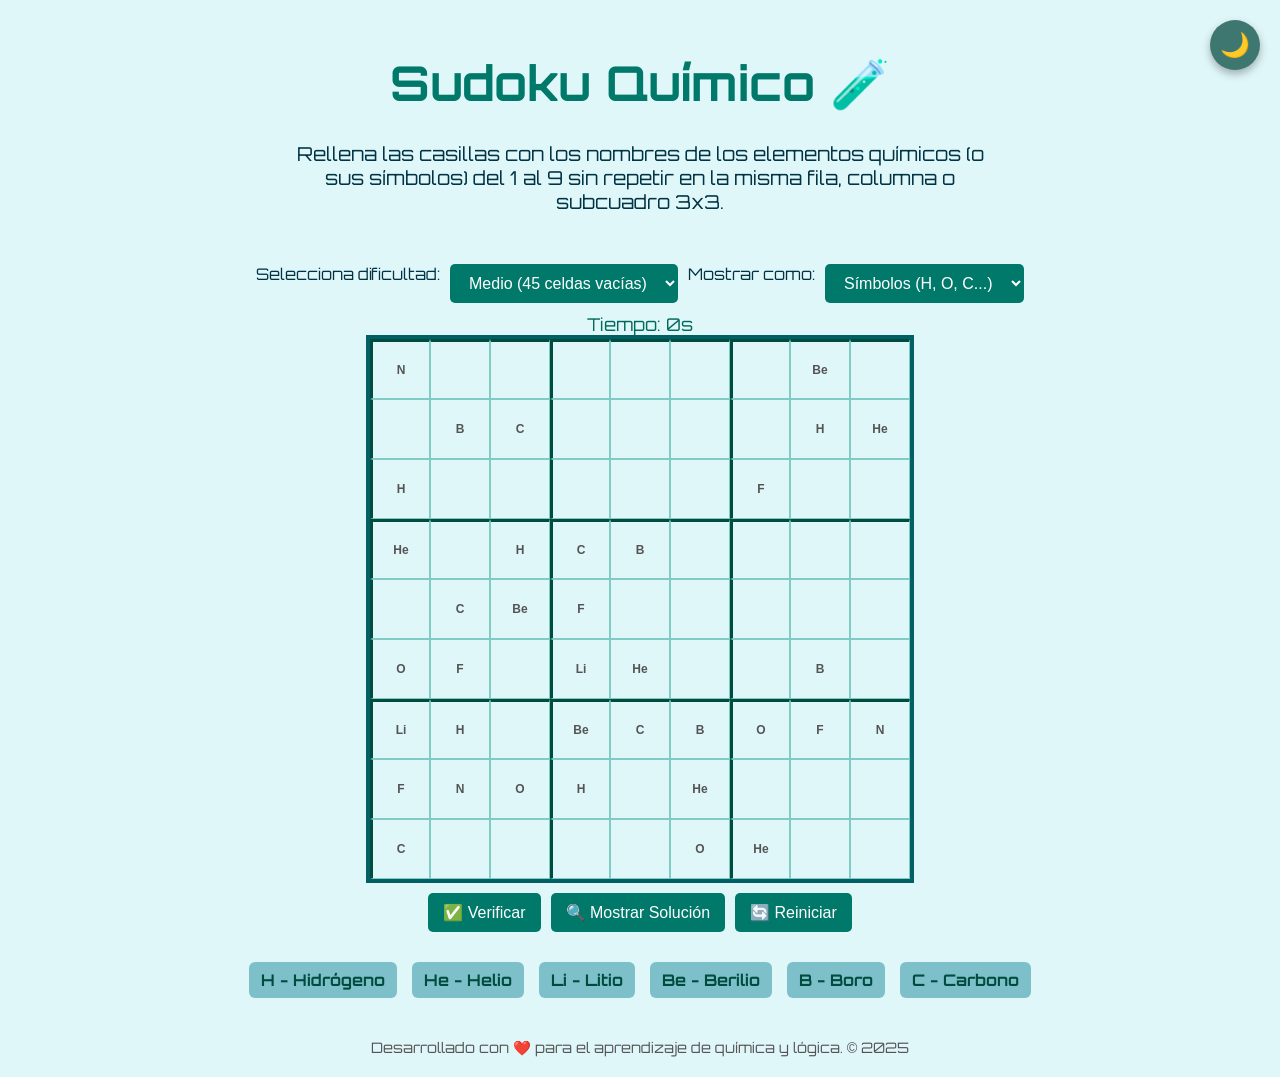
==== index.html @ ba159f30 "Update index.html" ====
<!DOCTYPE html>
<html lang="es">
<head>
  <meta charset="UTF-8" />
  <meta name="viewport" content="width=device-width, initial-scale=1.0" />
  <title>🧪 Sudoku Químico</title>
  <link href="https://fonts.googleapis.com/css2?family=Orbitron:wght@400;700&display=swap" rel="stylesheet" />
  <style>
    body {
      font-family: 'Orbitron', sans-serif;
      background: #e0f7fa;
      margin: 0;
      padding: 20px;
      display: flex;
      flex-direction: column;
      align-items: center;
      color: #003344;
      position: relative;
      min-height: 100vh;
    }

    h1 {
      font-size: 3em;
      margin-bottom: 10px;
      color: #00796b;
    }

    .description {
      max-width: 700px;
      text-align: center;
      font-size: 1.2em;
      margin-bottom: 30px;
    }

    .sudoku {
      display: grid;
      grid-template-columns: repeat(9, 60px);
      grid-template-rows: repeat(9, 60px);
      border: 4px solid #006064;
    }

    .cell {
      box-sizing: border-box;
      border: 1px solid #80cbc4;
      display: flex;
      align-items: center;
      justify-content: center;
      padding: 0;
      overflow: hidden;
    }

    .cell input {
      width: 100%;
      height: 100%;
      font-size: 12px;
      text-align: center;
      font-weight: bold;
      text-transform: capitalize;
      border: none;
      background: transparent;
      margin: 0;
      padding: 0;
      box-sizing: border-box;
    }

    .cell input.correct {
      background-color: #c8e6c9;
      box-sizing: border-box;
    }

    .cell input.incorrect {
      background-color: #ffcdd2;
      box-sizing: border-box;
    }

    .top-border { border-top: 3px solid #004d40; }
    .left-border { border-left: 3px solid #004d40; }

    .legend {
      display: flex;
      flex-wrap: wrap;
      justify-content: center;
      margin-top: 30px;
      gap: 15px;
    }

    .legend-item {
      background: #7dc0ca;
      padding: 5px 10px;
      border: 1px solid #4dd0e1;
      border-radius: 5px;
      font-size: 0.95em;
      text-align: center;
      min-width: 80px;
    }

    .controls {
      margin-top: 20px;
      display: flex;
      gap: 10px;
      flex-wrap: wrap;
      justify-content: center;
    }

    .controls button, .controls select {
      padding: 10px 15px;
      font-size: 1em;
      border: none;
      border-radius: 5px;
      background-color: #00796b;
      color: white;
      cursor: pointer;
      transition: background-color 0.3s ease;
    }

    .controls button:hover, .controls select:hover {
      background-color: #004d40;
    }


    .tooltip {
  position: relative;
  display: inline-block;
  background: #7dc0ca;
  padding: 8px 12px;
  border-radius: 6px;
  font-weight: bold;
  cursor: default;
  color: #004d40;
  user-select: none;
  transition: background-color 0.3s ease;
}

.tooltip:hover {
  background-color: #4db6ac;
}

.tooltip .tooltiptext {
  visibility: hidden;
  width: 220px;
  max-width: 90vw;
  background-color: rgba(0, 0, 0, 0.85);
  color: #fff;
  text-align: center;
  padding: 10px 15px;
  border-radius: 8px;
  position: absolute;
  z-index: 10;
  bottom: 130%; /* un poco más alto */
  left: 50%;
  transform: translateX(-50%);
  opacity: 0;
  pointer-events: none;
  box-shadow: 0 4px 10px rgba(0,0,0,0.3);
  font-size: 0.9em;
  line-height: 1.3em;
  transition: opacity 0.25s ease, visibility 0.25s ease;
}

.tooltip:hover .tooltiptext {
  visibility: visible;
  opacity: 1;
  pointer-events: auto;
}

/* Flecha */
.tooltip .tooltiptext::after {
  content: "";
  position: absolute;
  top: 100%;
  left: 50%;
  transform: translateX(-50%);
  border-width: 6px;
  border-style: solid;
  border-color: rgba(0,0,0,0.85) transparent transparent transparent;
}

/* Imagen dentro del tooltip */
.tooltip .tooltiptext img {
  max-width: 100%;
  height: auto;
  margin-top: 8px;
  border-radius: 4px;
  box-shadow: 0 2px 6px rgba(0,0,0,0.3);
}



    #timer {
      margin-top: 10px;
      font-size: 1.1em;
      color: #00695c;
    }

    footer {
      margin-top: 40px;
      font-size: 0.9em;
      color: #555;
    }

    /* Mensaje grande centrado con animación */
    #message-overlay {
      position: fixed;
      top: 50%;
      left: 50%;
      transform: translate(-50%, -50%) scale(0.7);
      background: rgba(0, 150, 136, 0.9);
      color: white;
      font-size: 3em;
      font-weight: 700;
      padding: 30px 50px;
      border-radius: 15px;
      box-shadow: 0 0 20px rgba(0, 150, 136, 0.8);
      opacity: 0;
      pointer-events: none;
      z-index: 9999;
      text-align: center;
      user-select: none;
      transition: opacity 0.5s ease, transform 0.5s ease;
    }

    #message-overlay.show {
      opacity: 1;
      transform: translate(-50%, -50%) scale(1);
      pointer-events: auto;
    }

    #message-overlay.error {
      background: rgba(211, 47, 47, 0.9);
      box-shadow: 0 0 20px rgba(211, 47, 47, 0.8);
    }

    /* Pantalla WASTED estilo GTA */
    #wasted-screen {
      position: fixed;
      top: 0;
      left: 0;
      width: 100vw;
      height: 100vh;
      background: rgba(0, 0, 0, 0.511) center center no-repeat;
      background-size: contain;
      opacity: 0;
      pointer-events: none;
      z-index: 10000;
      transition: opacity 1s ease;
      display: flex;
      justify-content: center;
      align-items: center;
      font-family: 'Orbitron', sans-serif;
      color: white;
      font-size: 10vw;
      font-weight: 900;
      text-shadow:
        -2px -2px 0 #ff0000,
        2px -2px 0 #ff0000,
        -2px 2px 0 #ff0000,
        2px 2px 0 #ff0000;
      user-select: none;
    }

    #wasted-screen.show {
      opacity: 1;
      pointer-events: auto;
    }

    #modoNocheBtn {
  position: fixed;
  top: 20px;
  right: 20px;
  background-color: #3e7670;
  color: white;
  border: none;
  border-radius: 50%;
  width: 50px;
  height: 50px;
  font-size: 1.5em;
  cursor: pointer;
  box-shadow: 0 4px 8px rgba(0,0,0,0.3);
  transition: background-color 0.3s ease, transform 0.3s ease;
  z-index: 10001;
}

#modoNocheBtn:hover {
  background-color: #004d40;
  transform: scale(1.1);
}

/* Modo oscuro para toda la página */
body.modo-oscuro {
  background-color: #121212;
  color: #eee;
}

/* Modo oscuro adaptado a otros elementos */
body.modo-oscuro .controls button,
body.modo-oscuro .controls select,
body.modo-oscuro #modoNocheBtn {
  background-color: #333;
  color: #eee;
}

body.modo-oscuro .controls button:hover,
body.modo-oscuro .controls select:hover,
body.modo-oscuro #modoNocheBtn:hover {
  background-color: #555;
}

  </style>
</head>
<body>
  <button id="modoNocheBtn" onclick="alternarModo()">🌙</button>

  <h1>Sudoku Químico 🧪</h1>
  <p class="description">Rellena las casillas con los nombres de los elementos químicos (o sus símbolos) del 1 al 9 sin repetir en la misma fila, columna o subcuadro 3x3.</p>

  <div class="controls">
    <label for="difficulty">Selecciona dificultad: </label>
    <select id="difficulty" onchange="reiniciarJuego()">
      <option value="35">Fácil (35 celdas vacías)</option>
      <option value="45" selected>Medio (45 celdas vacías)</option>
      <option value="55">Difícil (55 celdas vacías)</option>
    </select>

    <label for="displayMode">Mostrar como: </label>
    <select id="displayMode" onchange="reiniciarJuego()">
      <option value="simbolo" selected>Símbolos (H, O, C...)</option>
      <option value="nombre">Nombres completos</option>
    </select>
  </div>

  <div id="timer">Tiempo: 0s</div>

  <div class="sudoku" id="sudoku-board"></div>

  <div class="controls" style="margin-top:10px;">
    <button onclick="verificarSudoku()">✅ Verificar</button>
    <button onclick="mostrarSolucion()">🔍 Mostrar Solución</button>
    <button onclick="reiniciarJuego()">🔄 Reiniciar</button>
  </div>

  <div class="legend">
    <!-- Elemento 1: Hidrógeno -->
<div class="tooltip">H - Hidrógeno
  <span class="tooltiptext">
    Hidrógeno: el más ligero
    <img src="https://media.istockphoto.com/id/1408842388/es/vector/h-informaci%C3%B3n-del-elemento-de-hidr%C3%B3geno-hechos-propiedades-tendencias-usos-y-comparaci%C3%B3n.jpg?s=612x612&w=0&k=20&c=6bjme-aQsHwEZ9ZkF726TZ7j-wCALG4TOAe7i4ZSCzA=" alt="Hidrógeno">
  </span>
</div>

<!-- Elemento 2: Helio -->
<div class="tooltip">He - Helio
  <span class="tooltiptext">
    Helio: gas noble, muy ligero
    <img src="https://media.istockphoto.com/id/494979590/es/vector/s%C3%ADmbolo-de-electrones-diagrama-helio.jpg?s=612x612&w=0&k=20&c=U8Tva995Pv0c_Gj6hm3CEiet0vPFrR92mFDnKIiPN8U=" alt="Helio">
  </span>
</div>

<!-- Elemento 3: Litio -->
<div class="tooltip">Li - Litio
  <span class="tooltiptext">
    Litio: metal alcalino, usado en baterías
    <img src="https://media.istockphoto.com/id/488550064/es/vector/s%C3%ADmbolo-y-diagrama-de-electrones.jpg?s=612x612&w=0&k=20&c=-bAWt_2XYMrwyjTEtxB3SYeS1aprxPYAIJNfw6dUuJE=" alt="Litio">
  </span>
</div>
    <div class="tooltip">Be - Berilio
      <span class="tooltiptext">
        Berilio: metal alcalinotérreo
        <img src="https://media.istockphoto.com/id/488550064/es/vector/s%C3%ADmbolo-y-diagrama-de-electrones.jpg?s=612x612&w=0&k=20&c=-bAWt_2XYMrwyjTEtxB3SYeS1aprxPYAIJNfw6dUuJE=" alt="Berilio">
      </span>
    </div>
    <div class="tooltip">B - Boro
      <span class="tooltiptext">
        Boro: metaloide con usos industriales
      <img src="https://media.istockphoto.com/id/1148208538/es/vector/boron-atom-electron-shell.jpg?s=612x612&w=0&k=20&c=ustfMc64z4JT51Quc40ENrToR6h7XF4MmmfY0Tuj8bM=" alt="Boro">
      </span>
    </div>
    <div class="tooltip">C - Carbono
      <span class="tooltiptext">
        Carbono: base de la vida
        <img src="https://media.istockphoto.com/id/500262105/es/vector/carbon-atom-on-white-background-estructura.jpg?s=612x612&w=0&k=20&c=n0voCsVEV76H6L4I3iEHg5Rsy2g2yhU9BNQX80QDVXA=" alt="Carbono">
      </span>
    </div>
  </div>

  <footer>
    Desarrollado con ❤️ para el aprendizaje de química y lógica. © 2025
  </footer>

  <div id="message-overlay"></div>
  <div id="wasted-screen">WASTED</div>

  <audio id="sound-correct" src="https://actions.google.com/sounds/v1/cartoon/clang_and_wobble.ogg" preload="auto"></audio>
  <audio id="sound-wrong" src="https://actions.google.com/sounds/v1/cartoon/boing.ogg" preload="auto"></audio>

  <script>
    const elementos = [
      { nombre: "Hidrógeno", simbolo: "H", descripcion: "Hidrógeno: el elemento más ligero" },
      { nombre: "Helio", simbolo: "He", descripcion: "Helio: gas noble y muy ligero" },
      { nombre: "Litio", simbolo: "Li", descripcion: "Litio: usado en baterías" },
      { nombre: "Berilio", simbolo: "Be", descripcion: "Berilio: metal alcalinotérreo" },
      { nombre: "Boro", simbolo: "B", descripcion: "Boro: metaloide con usos industriales" },
      { nombre: "Carbono", simbolo: "C", descripcion: "Carbono: base de la vida" },
      { nombre: "Nitrógeno", simbolo: "N", descripcion: "Nitrógeno: mayor componente del aire" },
      { nombre: "Oxígeno", simbolo: "O", descripcion: "Oxígeno: esencial para la respiración" },
      { nombre: "Flúor", simbolo: "F", descripcion: "Flúor: muy reactivo, usado en pastas dentales" }
    ];


    let board = document.getElementById("sudoku-board");
    let solucion = [];
    let timerInterval;
    let tiempo = 0;

    // Para manejar modo (símbolo o nombre)
    function obtenerTextoElemento(index) {
      const modo = document.getElementById("displayMode").value;
      if (modo === "nombre") return elementos[index].nombre;
      return elementos[index].simbolo;
    }

    // Tablero base solución (matriz 9x9 de índices 0-8 que corresponden a los elementos)
    const baseSolucion = [
      [0,1,2, 3,4,5, 6,7,8],
      [3,4,5, 6,7,8, 0,1,2],
      [6,7,8, 0,1,2, 3,4,5],

      [1,2,0, 4,5,3, 7,8,6],
      [4,5,3, 7,8,6, 1,2,0],
      [7,8,6, 1,2,0, 4,5,3],

      [2,0,1, 5,3,4, 8,6,7],
      [5,3,4, 8,6,7, 2,0,1],
      [8,6,7, 2,0,1, 5,3,4]
    ];

    // Copia profunda de matriz
    function copiarMatriz(m) {
      return m.map(fila => fila.slice());
    }

    // Mezcla la solución base para obtener diferentes tableros
    function mezclarSolucion(sol) {
      let mezcla = copiarMatriz(sol);

      // Intercambiar filas dentro de subcuadros 3x3 (permuta filas dentro de cada bloque)
      function permutarFilaBloque(bloque) {
        const base = bloque * 3;
        const filas = [0,1,2].sort(() => Math.random() - 0.5);
        let temp = [];
        for(let i=0;i<3;i++) temp[i] = mezcla[base+filas[i]];
        for(let i=0;i<3;i++) mezcla[base+i] = temp[i];
      }

      // Intercambiar columnas dentro de subcuadros 3x3
      function permutarColumnaBloque(bloque) {
        const base = bloque * 3;
        const cols = [0,1,2].sort(() => Math.random() - 0.5);
        for(let fila=0; fila<9; fila++) {
          let temp = [];
          for(let i=0;i<3;i++) temp[i] = mezcla[fila][base+cols[i]];
          for(let i=0;i<3;i++) mezcla[fila][base+i] = temp[i];
        }
      }

      // Aplicar permutaciones aleatorias
      for(let i=0;i<3;i++) {
        permutarFilaBloque(i);
        permutarColumnaBloque(i);
      }

      return mezcla;
    }

    // Quitar celdas para formar el puzzle
    function crearPuzzle(sol, vacias) {
      let puzzle = copiarMatriz(sol);
      let celdasVacias = 0;
      while (celdasVacias < vacias) {
        let f = Math.floor(Math.random() * 9);
        let c = Math.floor(Math.random() * 9);
        if (puzzle[f][c] !== null) {
          puzzle[f][c] = null;
          celdasVacias++;
        }
      }
      return puzzle;
    }

    function crearTablero(vacias) {
      board.innerHTML = "";
      tiempo = 0;
      clearInterval(timerInterval);
      document.getElementById("timer").textContent = "Tiempo: 0s";

      solucion = mezclarSolucion(baseSolucion);
      const puzzle = crearPuzzle(solucion, vacias);

      for(let fila=0; fila<9; fila++) {
        for(let col=0; col<9; col++) {
          const celda = document.createElement("div");
          celda.classList.add("cell");
          if (fila % 3 === 0) celda.classList.add("top-border");
          if (col % 3 === 0) celda.classList.add("left-border");

          if (puzzle[fila][col] !== null) {
            // Celda con valor fijo
            const span = document.createElement("input");
            span.type = "text";
            span.disabled = true;
            span.value = obtenerTextoElemento(puzzle[fila][col]);
            celda.appendChild(span);
          } else {
            // Celda para que usuario escriba
            const input = document.createElement("input");
            input.type = "text";
            input.maxLength = 10;
            input.autocomplete = "off";
            input.spellcheck = false;
            input.addEventListener("input", () => {
              input.value = input.value.trim();
              // Convertir a mayúscula inicial para nombres, o mayúscula para símbolos
              if(document.getElementById("displayMode").value === "nombre"){
                input.value = input.value.charAt(0).toUpperCase() + input.value.slice(1).toLowerCase();
              } else {
                input.value = input.value.toUpperCase();
              }
            });
            celda.appendChild(input);
          }
          board.appendChild(celda);
        }
      }
      mostrarLeyenda();
      iniciarTemporizador();
    }

    // Mostrar leyenda con elementos y sus símbolos
    function mostrarLeyenda() {
      const legend = document.getElementById("legend");
      legend.innerHTML = "";
      const modo = document.getElementById("displayMode").value;
      for(let i=0; i<elementos.length; i++) {
        const div = document.createElement("div");
        div.classList.add("legend-item");
        if(modo === "nombre") {
          div.textContent = `${elementos[i].nombre} (${elementos[i].simbolo})`;
        } else {
          div.textContent = `${elementos[i].simbolo} - ${elementos[i].nombre}`;
        }
        legend.appendChild(div);
      }
    }

    // Obtener el valor del input en índice, retornando índice de elemento o null
    function valorInputAIndice(valor) {
      const modo = document.getElementById("displayMode").value;
      valor = valor.trim();
      if (modo === "nombre") {
        for(let i=0; i<elementos.length; i++) {
          if (elementos[i].nombre.toLowerCase() === valor.toLowerCase()) return i;
        }
      } else {
        for(let i=0; i<elementos.length; i++) {
          if (elementos[i].simbolo.toLowerCase() === valor.toLowerCase()) return i;
        }
      }
      return null;
    }

    // Validar Sudoku
    function verificarSudoku() {
      const inputs = board.querySelectorAll("input:not(:disabled)");
      let correcto = true;

      // Recorremos cada celda vacía
      inputs.forEach(input => {
        input.classList.remove("correct");
        input.classList.remove("incorrect");
        const valor = input.value;
        if (!valor) {
          correcto = false;
          input.classList.add("incorrect");
          return;
        }
        const idx = valorInputAIndice(valor);
        if (idx === null) {
          correcto = false;
          input.classList.add("incorrect");
          return;
        }

        // Identificar posición fila y columna
        const celdaDiv = input.parentElement;
        const pos = Array.from(board.children).indexOf(celdaDiv);
        const fila = Math.floor(pos / 9);
        const col = pos % 9;

        if (idx === solucion[fila][col]) {
          input.classList.add("correct");
        } else {
          input.classList.add("incorrect");
          correcto = false;
        }
      });

      if (correcto) {
        mostrarMensaje("¡Felicidades! Sudoku completado correctamente 🎉", false);
        reproducirSonido(true);
      } else {
        mostrarMensaje("Algunos valores son incorrectos o están vacíos.", true);
        reproducirSonido(false);
      }
    }

    // Mostrar mensaje superpuesto
    function mostrarMensaje(texto, esError) {
      const overlay = document.getElementById("message-overlay");
      overlay.textContent = texto;
      overlay.className = "show";
      if (esError) overlay.classList.add("error");
      setTimeout(() => {
        overlay.className = "";
      }, 3000);
    }

    // Mostrar solución
    function mostrarSolucion() {
      const inputs = board.querySelectorAll("input:not(:disabled)");
      inputs.forEach(input => {
        const celdaDiv = input.parentElement;
        const pos = Array.from(board.children).indexOf(celdaDiv);
        const fila = Math.floor(pos / 9);
        const col = pos % 9;
        input.value = obtenerTextoElemento(solucion[fila][col]);
        input.classList.remove("incorrect");
        input.classList.add("correct");
      });
      mostrarMensaje("Solución mostrada", false);
    }

    // Reiniciar juego (regenera el tablero según dificultad y modo)
    function reiniciarJuego() {
      clearInterval(timerInterval);
      tiempo = 0;
      const vacias = parseInt(document.getElementById("difficulty").value);
      crearTablero(vacias);
    }

    // Temporizador simple
    function iniciarTemporizador() {
      clearInterval(timerInterval);
      tiempo = 0;
      const timerDisplay = document.getElementById("timer");
      timerInterval = setInterval(() => {
        tiempo++;
        timerDisplay.textContent = `Tiempo: ${tiempo}s`;
      }, 1000);
    }

    // Reproducir sonido
    function reproducirSonido(esCorrecto) {
      const audio = esCorrecto ? document.getElementById("sound-correct") : document.getElementById("sound-wrong");
      audio.currentTime = 0;
      audio.play();
    }

    // Inicializamos el juego con dificultad media y símbolos
    reiniciarJuego();


  function alternarModo() {
    document.body.classList.toggle('modo-oscuro');
    const boton = document.getElementById('modoNocheBtn');
    boton.textContent = document.body.classList.contains('modo-oscuro') ? '☀️' : '🌙';
  }
  </script>
</body>
</html>
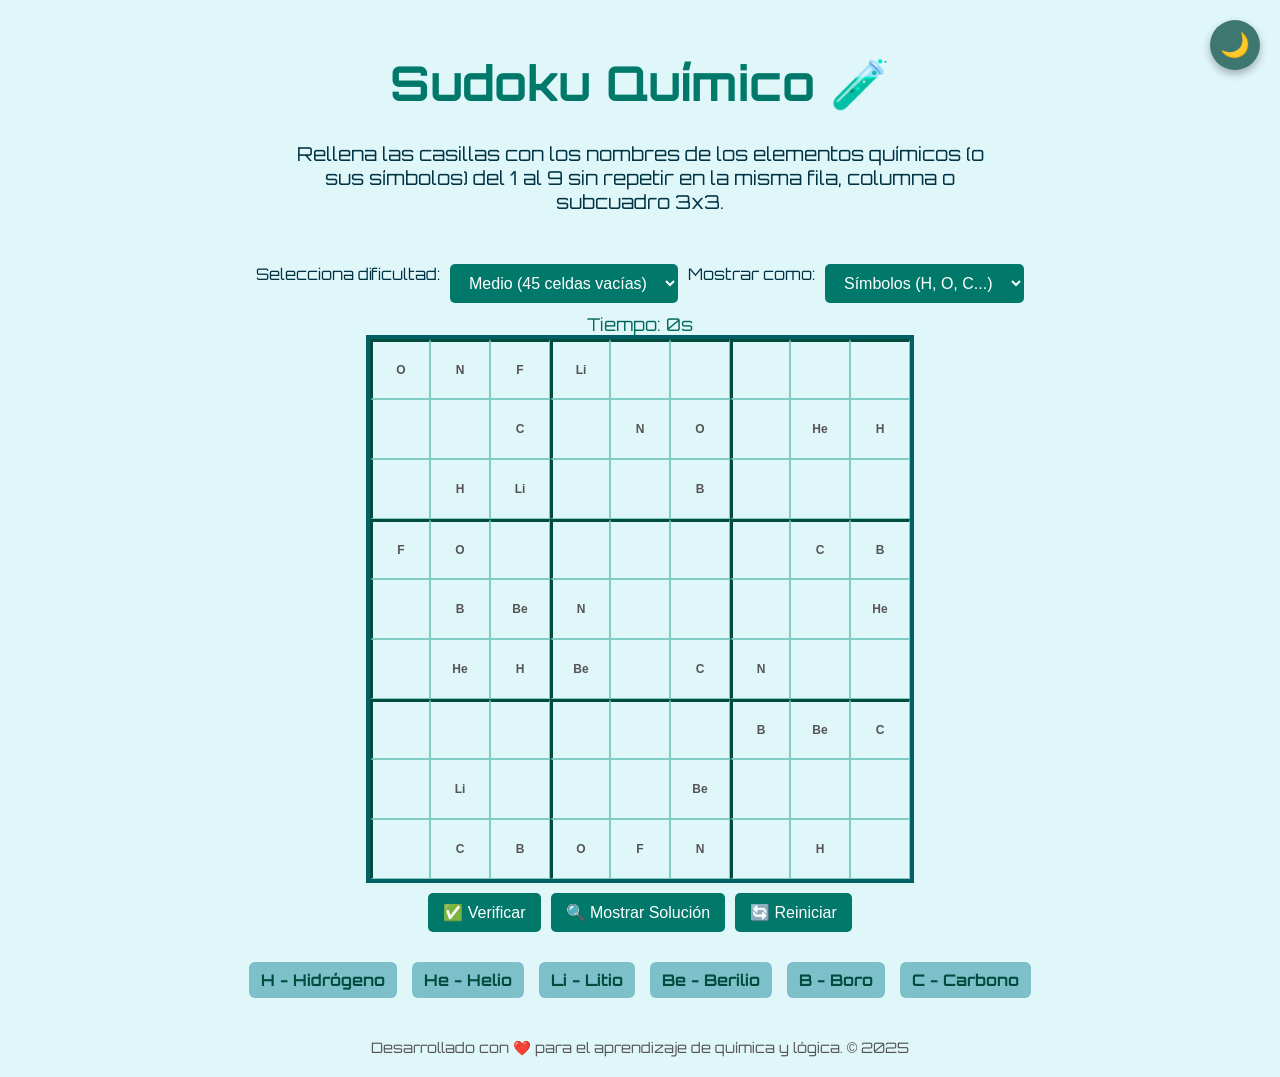
==== commit 12c97cd6: "Update index.html" ====
--- a/index.html
+++ b/index.html
@@ -334,7 +334,7 @@
 
   <div class="controls" style="margin-top:10px;">
     <button onclick="verificarSudoku()">✅ Verificar</button>
-    <button onclick="mostrarSolucion()">🔍 Mostrar Solución</button>
+    <button onclick="mostrarSolucionT()">🔍 Mostrar Solución</button>
     <button onclick="reiniciarJuego()">🔄 Reiniciar</button>
   </div>
 
@@ -365,7 +365,7 @@
     <div class="tooltip">Be - Berilio
       <span class="tooltiptext">
         Berilio: metal alcalinotérreo
-        <img src="https://media.istockphoto.com/id/488550064/es/vector/s%C3%ADmbolo-y-diagrama-de-electrones.jpg?s=612x612&w=0&k=20&c=-bAWt_2XYMrwyjTEtxB3SYeS1aprxPYAIJNfw6dUuJE=" alt="Berilio">
+        <img src="https://previews.123rf.com/images/oorka/oorka1704/oorka170400003/75507009-procesamiento-3d-de-la-estructura-del-%C3%A1tomo-de-berilio-aislado-sobre-fondo-blanco-los-protones-se-re.jpg" alt="Berilio">
       </span>
     </div>
     <div class="tooltip">B - Boro
@@ -674,5 +674,66 @@
     boton.textContent = document.body.classList.contains('modo-oscuro') ? '☀️' : '🌙';
   }
   </script>
+  <div id="video-container" style="display:none; position:fixed; top:50%; left:50%; transform: translate(-50%, -50%); z-index:10002; width:80vw; height:45vw; max-width: 800px; max-height: 450px; box-shadow: 0 0 15px rgba(0,0,0,0.7); border-radius: 15px; overflow:hidden;">
+  <iframe
+    id="youtube-player"
+    width="100%"
+    height="100%"
+    src=""
+    frameborder="0"
+    allow="autoplay; encrypted-media"
+    allowfullscreen
+  ></iframe>
+</div>
+<script>
+  function mostrarSolucionT() {
+  const videoContainer = document.getElementById('video-container');
+  const player = document.getElementById('youtube-player');
+
+  // ID del video de YouTube que quieres mostrar (cámbialo por tu video)
+  const videoId = '1gUCu2e_JiM';
+
+  // Parámetros para ocultar controles, reproducir automáticamente y modo "limpio"
+  // modestbranding=1 oculta el logo de YouTube
+  // controls=0 oculta los controles
+  // autoplay=1 reproduce automáticamente
+  // rel=0 no muestra videos relacionados
+  // showinfo=0 no muestra título (ya deprecated, pero lo dejamos)
+  // disablekb=1 deshabilita control con teclado
+  // mute=1 (Youtube requiere para autoplay en algunos navegadores)
+  // loop=0 para que no se repita
+
+  const src = `https://www.youtube.com/embed/${videoId}?autoplay=1&controls=0&modestbranding=1&rel=0&showinfo=0&disablekb=1&enablejsapi=1`;
+
+
+  player.src = src;
+  videoContainer.style.display = 'block';
+
+  // Función para detectar cuando el video termina usando la API de YouTube
+  // Cargar la API de iframe player de YouTube
+  if (!window.YT) {
+    let tag = document.createElement('script');
+    tag.src = "https://www.youtube.com/iframe_api";
+    let firstScriptTag = document.getElementsByTagName('script')[0];
+    firstScriptTag.parentNode.insertBefore(tag, firstScriptTag);
+  }
+
+  // Crear el reproductor con API para escuchar evento 'ended'
+  window.onYouTubeIframeAPIReady = function() {
+    window.playerYT = new YT.Player('youtube-player', {
+      events: {
+        'onStateChange': function(event) {
+          if(event.data == YT.PlayerState.ENDED) {
+            // Al terminar el video, ocultamos el contenedor y limpiamos el src para detenerlo
+            videoContainer.style.display = 'none';
+            player.src = '';
+          }
+        }
+      }
+    });
+  }
+}
+
+</script>
 </body>
 </html>
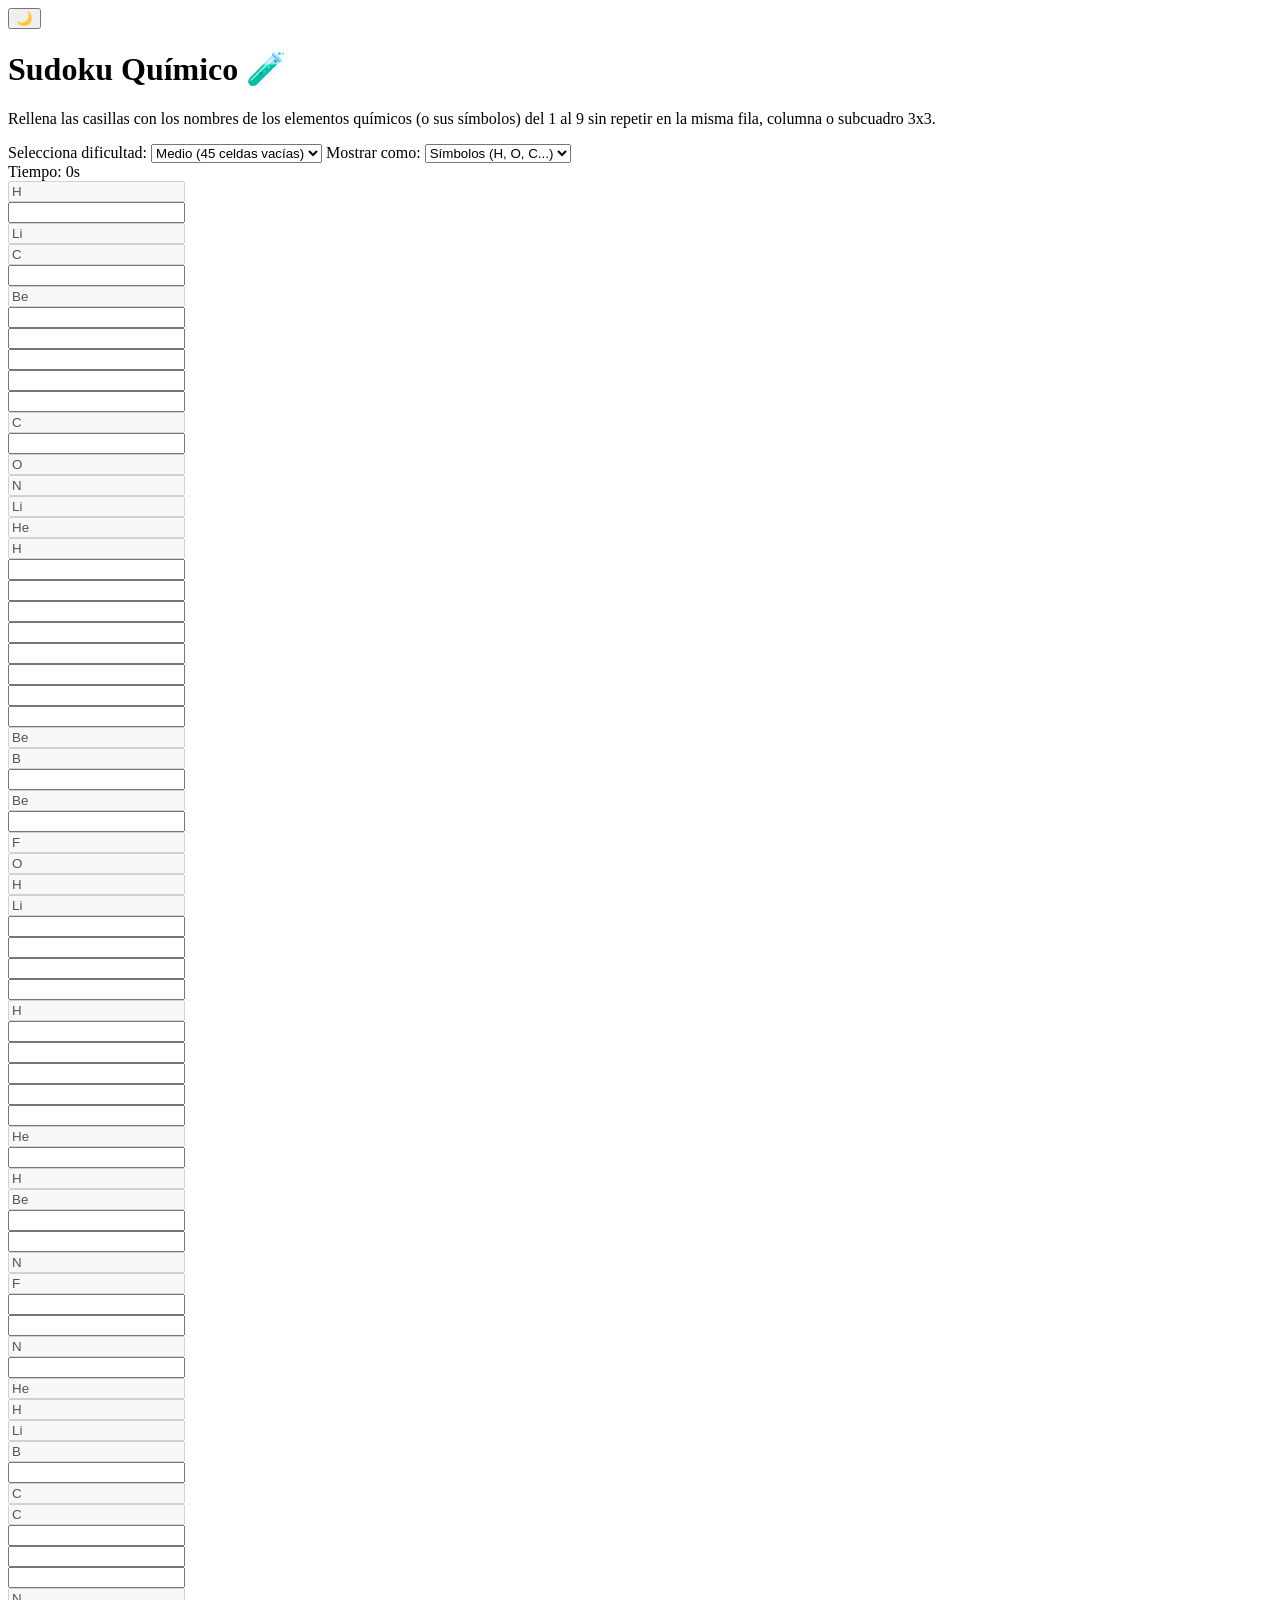
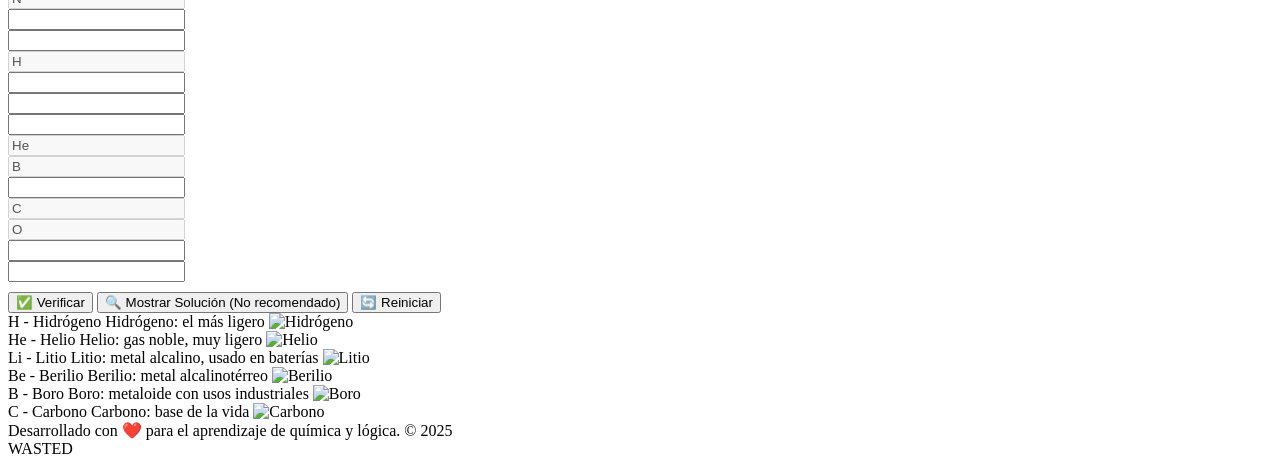
==== commit ed56399d: "Update index.html" ====
--- a/index.html
+++ b/index.html
@@ -5,307 +5,7 @@
   <meta name="viewport" content="width=device-width, initial-scale=1.0" />
   <title>🧪 Sudoku Químico</title>
   <link href="https://fonts.googleapis.com/css2?family=Orbitron:wght@400;700&display=swap" rel="stylesheet" />
-  <style>
-    body {
-      font-family: 'Orbitron', sans-serif;
-      background: #e0f7fa;
-      margin: 0;
-      padding: 20px;
-      display: flex;
-      flex-direction: column;
-      align-items: center;
-      color: #003344;
-      position: relative;
-      min-height: 100vh;
-    }
-
-    h1 {
-      font-size: 3em;
-      margin-bottom: 10px;
-      color: #00796b;
-    }
-
-    .description {
-      max-width: 700px;
-      text-align: center;
-      font-size: 1.2em;
-      margin-bottom: 30px;
-    }
-
-    .sudoku {
-      display: grid;
-      grid-template-columns: repeat(9, 60px);
-      grid-template-rows: repeat(9, 60px);
-      border: 4px solid #006064;
-    }
-
-    .cell {
-      box-sizing: border-box;
-      border: 1px solid #80cbc4;
-      display: flex;
-      align-items: center;
-      justify-content: center;
-      padding: 0;
-      overflow: hidden;
-    }
-
-    .cell input {
-      width: 100%;
-      height: 100%;
-      font-size: 12px;
-      text-align: center;
-      font-weight: bold;
-      text-transform: capitalize;
-      border: none;
-      background: transparent;
-      margin: 0;
-      padding: 0;
-      box-sizing: border-box;
-    }
-
-    .cell input.correct {
-      background-color: #c8e6c9;
-      box-sizing: border-box;
-    }
-
-    .cell input.incorrect {
-      background-color: #ffcdd2;
-      box-sizing: border-box;
-    }
-
-    .top-border { border-top: 3px solid #004d40; }
-    .left-border { border-left: 3px solid #004d40; }
-
-    .legend {
-      display: flex;
-      flex-wrap: wrap;
-      justify-content: center;
-      margin-top: 30px;
-      gap: 15px;
-    }
-
-    .legend-item {
-      background: #7dc0ca;
-      padding: 5px 10px;
-      border: 1px solid #4dd0e1;
-      border-radius: 5px;
-      font-size: 0.95em;
-      text-align: center;
-      min-width: 80px;
-    }
-
-    .controls {
-      margin-top: 20px;
-      display: flex;
-      gap: 10px;
-      flex-wrap: wrap;
-      justify-content: center;
-    }
-
-    .controls button, .controls select {
-      padding: 10px 15px;
-      font-size: 1em;
-      border: none;
-      border-radius: 5px;
-      background-color: #00796b;
-      color: white;
-      cursor: pointer;
-      transition: background-color 0.3s ease;
-    }
-
-    .controls button:hover, .controls select:hover {
-      background-color: #004d40;
-    }
-
-
-    .tooltip {
-  position: relative;
-  display: inline-block;
-  background: #7dc0ca;
-  padding: 8px 12px;
-  border-radius: 6px;
-  font-weight: bold;
-  cursor: default;
-  color: #004d40;
-  user-select: none;
-  transition: background-color 0.3s ease;
-}
-
-.tooltip:hover {
-  background-color: #4db6ac;
-}
-
-.tooltip .tooltiptext {
-  visibility: hidden;
-  width: 220px;
-  max-width: 90vw;
-  background-color: rgba(0, 0, 0, 0.85);
-  color: #fff;
-  text-align: center;
-  padding: 10px 15px;
-  border-radius: 8px;
-  position: absolute;
-  z-index: 10;
-  bottom: 130%; /* un poco más alto */
-  left: 50%;
-  transform: translateX(-50%);
-  opacity: 0;
-  pointer-events: none;
-  box-shadow: 0 4px 10px rgba(0,0,0,0.3);
-  font-size: 0.9em;
-  line-height: 1.3em;
-  transition: opacity 0.25s ease, visibility 0.25s ease;
-}
-
-.tooltip:hover .tooltiptext {
-  visibility: visible;
-  opacity: 1;
-  pointer-events: auto;
-}
-
-/* Flecha */
-.tooltip .tooltiptext::after {
-  content: "";
-  position: absolute;
-  top: 100%;
-  left: 50%;
-  transform: translateX(-50%);
-  border-width: 6px;
-  border-style: solid;
-  border-color: rgba(0,0,0,0.85) transparent transparent transparent;
-}
-
-/* Imagen dentro del tooltip */
-.tooltip .tooltiptext img {
-  max-width: 100%;
-  height: auto;
-  margin-top: 8px;
-  border-radius: 4px;
-  box-shadow: 0 2px 6px rgba(0,0,0,0.3);
-}
-
-
-
-    #timer {
-      margin-top: 10px;
-      font-size: 1.1em;
-      color: #00695c;
-    }
-
-    footer {
-      margin-top: 40px;
-      font-size: 0.9em;
-      color: #555;
-    }
-
-    /* Mensaje grande centrado con animación */
-    #message-overlay {
-      position: fixed;
-      top: 50%;
-      left: 50%;
-      transform: translate(-50%, -50%) scale(0.7);
-      background: rgba(0, 150, 136, 0.9);
-      color: white;
-      font-size: 3em;
-      font-weight: 700;
-      padding: 30px 50px;
-      border-radius: 15px;
-      box-shadow: 0 0 20px rgba(0, 150, 136, 0.8);
-      opacity: 0;
-      pointer-events: none;
-      z-index: 9999;
-      text-align: center;
-      user-select: none;
-      transition: opacity 0.5s ease, transform 0.5s ease;
-    }
-
-    #message-overlay.show {
-      opacity: 1;
-      transform: translate(-50%, -50%) scale(1);
-      pointer-events: auto;
-    }
-
-    #message-overlay.error {
-      background: rgba(211, 47, 47, 0.9);
-      box-shadow: 0 0 20px rgba(211, 47, 47, 0.8);
-    }
-
-    /* Pantalla WASTED estilo GTA */
-    #wasted-screen {
-      position: fixed;
-      top: 0;
-      left: 0;
-      width: 100vw;
-      height: 100vh;
-      background: rgba(0, 0, 0, 0.511) center center no-repeat;
-      background-size: contain;
-      opacity: 0;
-      pointer-events: none;
-      z-index: 10000;
-      transition: opacity 1s ease;
-      display: flex;
-      justify-content: center;
-      align-items: center;
-      font-family: 'Orbitron', sans-serif;
-      color: white;
-      font-size: 10vw;
-      font-weight: 900;
-      text-shadow:
-        -2px -2px 0 #ff0000,
-        2px -2px 0 #ff0000,
-        -2px 2px 0 #ff0000,
-        2px 2px 0 #ff0000;
-      user-select: none;
-    }
-
-    #wasted-screen.show {
-      opacity: 1;
-      pointer-events: auto;
-    }
-
-    #modoNocheBtn {
-  position: fixed;
-  top: 20px;
-  right: 20px;
-  background-color: #3e7670;
-  color: white;
-  border: none;
-  border-radius: 50%;
-  width: 50px;
-  height: 50px;
-  font-size: 1.5em;
-  cursor: pointer;
-  box-shadow: 0 4px 8px rgba(0,0,0,0.3);
-  transition: background-color 0.3s ease, transform 0.3s ease;
-  z-index: 10001;
-}
-
-#modoNocheBtn:hover {
-  background-color: #004d40;
-  transform: scale(1.1);
-}
-
-/* Modo oscuro para toda la página */
-body.modo-oscuro {
-  background-color: #121212;
-  color: #eee;
-}
-
-/* Modo oscuro adaptado a otros elementos */
-body.modo-oscuro .controls button,
-body.modo-oscuro .controls select,
-body.modo-oscuro #modoNocheBtn {
-  background-color: #333;
-  color: #eee;
-}
-
-body.modo-oscuro .controls button:hover,
-body.modo-oscuro .controls select:hover,
-body.modo-oscuro #modoNocheBtn:hover {
-  background-color: #555;
-}
-
-  </style>
+  <link rel="stylesheet" href="style.css" />
 </head>
 <body>
   <button id="modoNocheBtn" onclick="alternarModo()">🌙</button>
@@ -334,7 +34,7 @@
 
   <div class="controls" style="margin-top:10px;">
     <button onclick="verificarSudoku()">✅ Verificar</button>
-    <button onclick="mostrarSolucionT()">🔍 Mostrar Solución</button>
+    <button onclick="mostrarSolucionT()">🔍 Mostrar Solución (No recomendado)</button>
     <button onclick="reiniciarJuego()">🔄 Reiniciar</button>
   </div>
 
@@ -568,49 +268,76 @@
     }
 
     // Validar Sudoku
-    function verificarSudoku() {
-      const inputs = board.querySelectorAll("input:not(:disabled)");
-      let correcto = true;
-
-      // Recorremos cada celda vacía
-      inputs.forEach(input => {
-        input.classList.remove("correct");
-        input.classList.remove("incorrect");
-        const valor = input.value;
-        if (!valor) {
-          correcto = false;
-          input.classList.add("incorrect");
-          return;
-        }
-        const idx = valorInputAIndice(valor);
-        if (idx === null) {
-          correcto = false;
-          input.classList.add("incorrect");
-          return;
-        }
-
-        // Identificar posición fila y columna
-        const celdaDiv = input.parentElement;
-        const pos = Array.from(board.children).indexOf(celdaDiv);
-        const fila = Math.floor(pos / 9);
-        const col = pos % 9;
-
-        if (idx === solucion[fila][col]) {
-          input.classList.add("correct");
-        } else {
-          input.classList.add("incorrect");
-          correcto = false;
-        }
+  function mostrarMedioRandom() {
+  // Escoge uno al azar
+  const medio = medios[Math.floor(Math.random() * medios.length)];
+
+  // Crear el overlay si no existe
+  let overlay = document.getElementById("media-overlay");
+  if (!overlay) {
+    overlay = document.createElement("div");
+    overlay.id = "media-overlay";
+    Object.assign(overlay.style, {
+      position: "fixed",
+      top: 0, left: 0, right: 0, bottom: 0,
+      backgroundColor: "rgba(0,0,0,0.7)",
+      display: "flex",
+      justifyContent: "center",
+      alignItems: "center",
+      zIndex: 9999,
+    });
+    document.body.appendChild(overlay);
+  }
+
+  overlay.innerHTML = "";
+
+  if (medio.tipo === "imagen") {
+    const img = document.createElement("img");
+    img.src = medio.src;
+    img.style.maxWidth = "80vw";
+    img.style.maxHeight = "80vh";
+    overlay.appendChild(img);
+  } else if (medio.tipo === "video") {
+    const video = document.createElement("video");
+    video.src = medio.src;
+    video.style.maxWidth = "80vw";
+    video.style.maxHeight = "80vh";
+    video.autoplay = true;
+    video.controls = false;
+    // video.muted = true; // 🔇 ¡Esto se elimina para que tenga sonido!
+    video.playsInline = true;
+    video.loop = true;
+
+    // Asegurarse que el video esté listo para reproducir con sonido
+    video.addEventListener("canplay", () => {
+      video.play().catch((err) => {
+        console.error("Autoplay con sonido falló:", err);
       });
-
-      if (correcto) {
-        mostrarMensaje("¡Felicidades! Sudoku completado correctamente 🎉", false);
-        reproducirSonido(true);
-      } else {
-        mostrarMensaje("Algunos valores son incorrectos o están vacíos.", true);
-        reproducirSonido(false);
-      }
-    }
+    });
+
+    overlay.appendChild(video);
+  }
+
+  overlay.style.display = "flex";
+
+  // Usa la duración específica de cada medio para ocultar el overlay
+  setTimeout(() => {
+    overlay.style.display = "none";
+  }, medio.duracion);
+}
+
+
+// Ejemplo de uso en la función de verificar sudoku
+function verificarSudoku() {
+  // lógica de verificación...
+
+  const sudokuEstaBien = false; // para probar que esté mal
+
+  if (!sudokuEstaBien) {
+    document.getElementById("sound-wrong").play();
+    mostrarMedioRandom();  // ahora usa duración personalizada
+  }
+}
 
     // Mostrar mensaje superpuesto
     function mostrarMensaje(texto, esError) {
@@ -675,65 +402,96 @@
   }
   </script>
   <div id="video-container" style="display:none; position:fixed; top:50%; left:50%; transform: translate(-50%, -50%); z-index:10002; width:80vw; height:45vw; max-width: 800px; max-height: 450px; box-shadow: 0 0 15px rgba(0,0,0,0.7); border-radius: 15px; overflow:hidden;">
-  <iframe
-    id="youtube-player"
-    width="100%"
-    height="100%"
-    src=""
-    frameborder="0"
-    allow="autoplay; encrypted-media"
-    allowfullscreen
-  ></iframe>
+  <div id="youtube-player" style="width:100%; height:100%;"></div>
 </div>
+
 <script>
+  // Cargar la API de YouTube solo una vez
+  if (!window.YT) {
+    const tag = document.createElement('script');
+    tag.src = "https://www.youtube.com/iframe_api";
+    document.head.appendChild(tag);
+  }
+
+  let playerYT;
+  let videoReady = false;
+
+  // Esta función se llama cuando la API de YouTube está lista
+  function onYouTubeIframeAPIReady() {
+    playerYT = new YT.Player('youtube-player', {
+      width: '100%',
+      height: '100%',
+      videoId: '', // Se asignará dinámicamente
+      playerVars: {
+        autoplay: 1,
+        controls: 0,
+        modestbranding: 1,
+        rel: 0,
+        disablekb: 1,
+        showinfo: 0,
+        // mute: 1, // quítalo si quieres que suene (requiere clic previo)
+      },
+      events: {
+        onStateChange: function (event) {
+          if (event.data === YT.PlayerState.ENDED) {
+            const videoContainer = document.getElementById('video-container');
+            videoContainer.style.display = 'none';
+            playerYT.stopVideo(); // Detenemos el video
+          }
+        }
+      }
+    });
+
+    videoReady = true;
+  }
+
+  // Esta función la llamas cuando se hace clic en el botón
   function mostrarSolucionT() {
-  const videoContainer = document.getElementById('video-container');
-  const player = document.getElementById('youtube-player');
-
-  // ID del video de YouTube que quieres mostrar (cámbialo por tu video)
-  const videoId = '1gUCu2e_JiM';
-
-  // Parámetros para ocultar controles, reproducir automáticamente y modo "limpio"
-  // modestbranding=1 oculta el logo de YouTube
-  // controls=0 oculta los controles
-  // autoplay=1 reproduce automáticamente
-  // rel=0 no muestra videos relacionados
-  // showinfo=0 no muestra título (ya deprecated, pero lo dejamos)
-  // disablekb=1 deshabilita control con teclado
-  // mute=1 (Youtube requiere para autoplay en algunos navegadores)
-  // loop=0 para que no se repita
-
-  const src = `https://www.youtube.com/embed/${videoId}?autoplay=1&controls=0&modestbranding=1&rel=0&showinfo=0&disablekb=1&enablejsapi=1`;
-
-
-  player.src = src;
-  videoContainer.style.display = 'block';
-
-  // Función para detectar cuando el video termina usando la API de YouTube
-  // Cargar la API de iframe player de YouTube
-  if (!window.YT) {
-    let tag = document.createElement('script');
-    tag.src = "https://www.youtube.com/iframe_api";
-    let firstScriptTag = document.getElementsByTagName('script')[0];
-    firstScriptTag.parentNode.insertBefore(tag, firstScriptTag);
-  }
-
-  // Crear el reproductor con API para escuchar evento 'ended'
-  window.onYouTubeIframeAPIReady = function() {
-    window.playerYT = new YT.Player('youtube-player', {
-      events: {
-        'onStateChange': function(event) {
-          if(event.data == YT.PlayerState.ENDED) {
-            // Al terminar el video, ocultamos el contenedor y limpiamos el src para detenerlo
-            videoContainer.style.display = 'none';
-            player.src = '';
-          }
-        }
-      }
-    });
-  }
-}
-
+    const videoId = '1gUCu2e_JiM'; // tu video
+    const videoContainer = document.getElementById('video-container');
+
+    if (playerYT && videoReady) {
+      playerYT.loadVideoById(videoId);
+      videoContainer.style.display = 'block';
+    } else {
+      // Si el reproductor aún no está listo, espera hasta que lo esté
+      const interval = setInterval(() => {
+        if (playerYT && videoReady) {
+          playerYT.loadVideoById(videoId);
+          videoContainer.style.display = 'block';
+          clearInterval(interval);
+        }
+      }, 100);
+    }
+  }
 </script>
+<div id="multimedia-container" style="display:none; text-align:center; margin-top:20px;"></div>
+<script>
+  const medios = [
+  { tipo: 'imagen', src: 'img.jpeg', duracion: 3000 },
+  { tipo: 'imagen', src: 'img1.jpeg', duracion: 3000 },
+  { tipo: 'imagen', src: 'img2.jpeg', duracion: 3000 },
+  { tipo: 'imagen', src: 'img3.jpeg', duracion: 3000 },
+  { tipo: 'imagen', src: 'img4.jpeg', duracion: 3000 },
+  { tipo: 'imagen', src: 'img5.jpeg', duracion: 3000 },
+  { tipo: 'imagen', src: 'img6.jpeg', duracion: 3000 },
+  { tipo: 'imagen', src: 'img7.jpeg', duracion: 3000 },
+  { tipo: 'imagen', src: 'img8.jpeg', duracion: 3000 },
+  { tipo: 'imagen', src: 'img9.jpeg', duracion: 3000 },
+  { tipo: 'imagen', src: 'img10.jpeg', duracion: 3000 },
+  { tipo: 'imagen', src: 'img11.jpeg', duracion: 3000 },
+  { tipo: 'imagen', src: 'img12.jpeg', duracion: 3000 },
+  { tipo: 'imagen', src: 'img13.jpeg', duracion: 3000 },
+  { tipo: 'imagen', src: 'img14.jpeg', duracion: 3000 },
+  { tipo: 'imagen', src: 'img15.jpeg', duracion: 3000 },
+  { tipo: 'imagen', src: 'img16.jpeg', duracion: 3000 },
+  { tipo: 'video', src: 'vid.mp4', duracion: 19000 },
+  { tipo: 'video', src: 'vid1.mp4', duracion: 3000 },
+  { tipo: 'video', src: 'vid2.mp4', duracion: 45000 },
+  { tipo: 'video', src: 'vid3.mp4', duracion: 15000 },
+  // puedes agregar más y poner duraciones diferentes
+];
+</script>
+
 </body>
 </html>
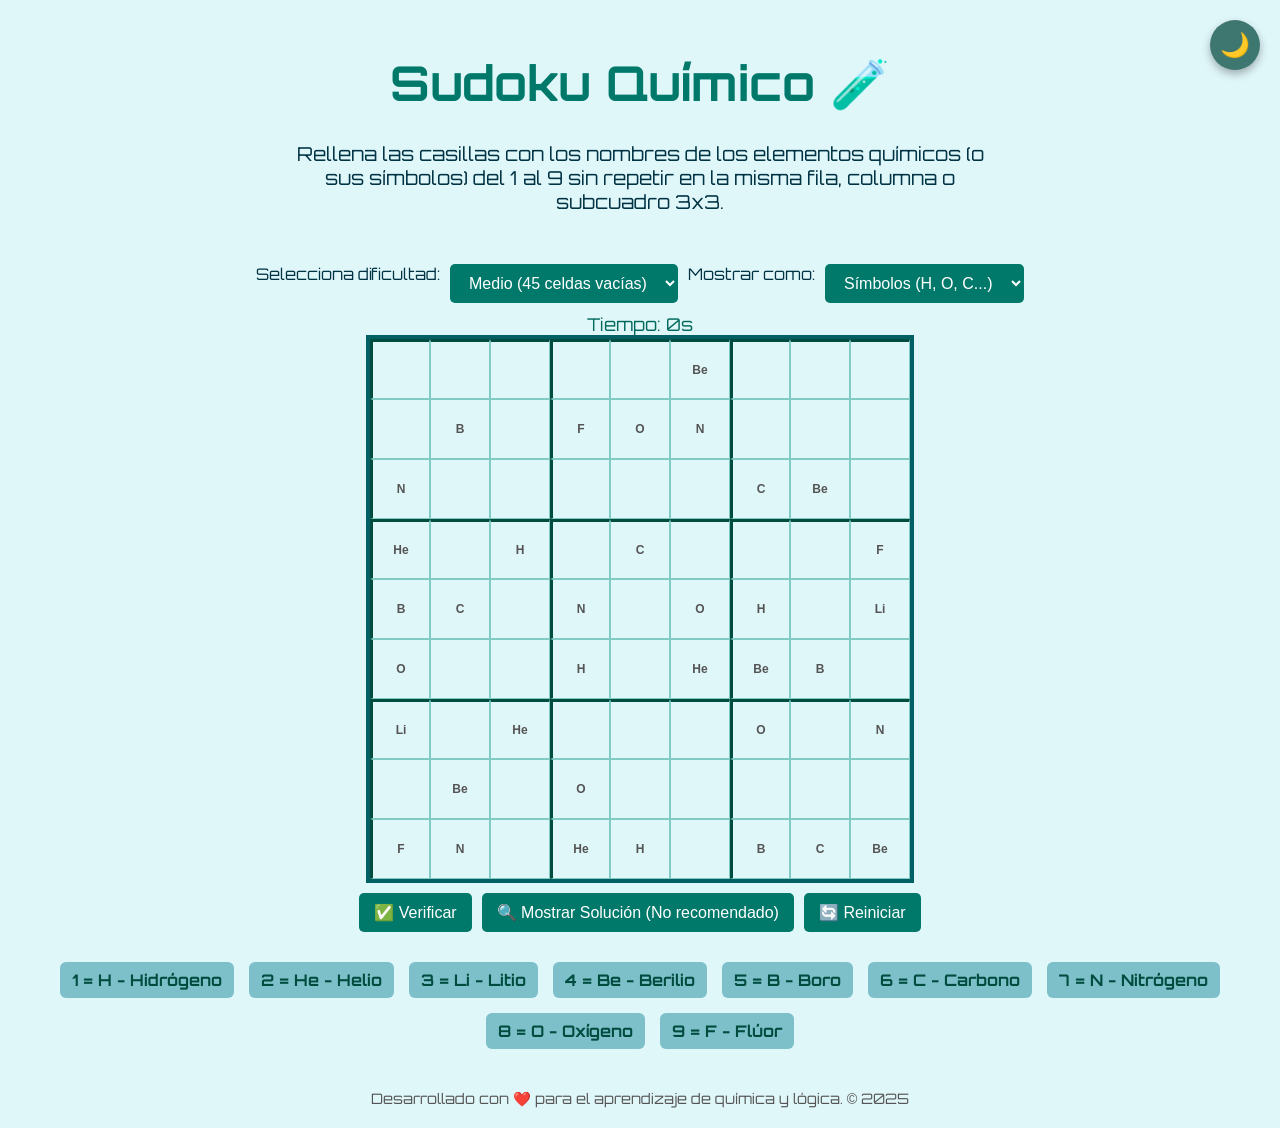
==== commit 96e3f2c6: "Update index.html" ====
--- a/index.html
+++ b/index.html
@@ -39,45 +39,59 @@
   </div>
 
   <div class="legend">
-    <!-- Elemento 1: Hidrógeno -->
-<div class="tooltip">H - Hidrógeno
-  <span class="tooltiptext">
-    Hidrógeno: el más ligero
-    <img src="https://media.istockphoto.com/id/1408842388/es/vector/h-informaci%C3%B3n-del-elemento-de-hidr%C3%B3geno-hechos-propiedades-tendencias-usos-y-comparaci%C3%B3n.jpg?s=612x612&w=0&k=20&c=6bjme-aQsHwEZ9ZkF726TZ7j-wCALG4TOAe7i4ZSCzA=" alt="Hidrógeno">
-  </span>
-</div>
-
-<!-- Elemento 2: Helio -->
-<div class="tooltip">He - Helio
-  <span class="tooltiptext">
-    Helio: gas noble, muy ligero
-    <img src="https://media.istockphoto.com/id/494979590/es/vector/s%C3%ADmbolo-de-electrones-diagrama-helio.jpg?s=612x612&w=0&k=20&c=U8Tva995Pv0c_Gj6hm3CEiet0vPFrR92mFDnKIiPN8U=" alt="Helio">
-  </span>
-</div>
-
-<!-- Elemento 3: Litio -->
-<div class="tooltip">Li - Litio
-  <span class="tooltiptext">
-    Litio: metal alcalino, usado en baterías
-    <img src="https://media.istockphoto.com/id/488550064/es/vector/s%C3%ADmbolo-y-diagrama-de-electrones.jpg?s=612x612&w=0&k=20&c=-bAWt_2XYMrwyjTEtxB3SYeS1aprxPYAIJNfw6dUuJE=" alt="Litio">
-  </span>
-</div>
-    <div class="tooltip">Be - Berilio
+
+    <div class="tooltip">1 = H - Hidrógeno
+      <span class="tooltiptext">
+        Hidrógeno: el más ligero
+        <img src="https://media.istockphoto.com/id/1408842388/es/vector/h-informaci%C3%B3n-del-elemento-de-hidr%C3%B3geno-hechos-propiedades-tendencias-usos-y-comparaci%C3%B3n.jpg?s=612x612&w=0&k=20&c=6bjme-aQsHwEZ9ZkF726TZ7j-wCALG4TOAe7i4ZSCzA=" alt="Hidrógeno">
+      </span>
+    </div>
+    <div class="tooltip">2 = He - Helio
+      <span class="tooltiptext">
+        Helio: gas noble, muy ligero
+        <img src="https://media.istockphoto.com/id/494979590/es/vector/s%C3%ADmbolo-de-electrones-diagrama-helio.jpg?s=612x612&w=0&k=20&c=U8Tva995Pv0c_Gj6hm3CEiet0vPFrR92mFDnKIiPN8U=" alt="Helio">
+      </span>
+    </div>
+    <div class="tooltip">3 = Li - Litio
+      <span class="tooltiptext">
+        Litio: metal alcalino, usado en baterías
+        <img src="https://media.istockphoto.com/id/488550064/es/vector/s%C3%ADmbolo-y-diagrama-de-electrones.jpg?s=612x612&w=0&k=20&c=-bAWt_2XYMrwyjTEtxB3SYeS1aprxPYAIJNfw6dUuJE=" alt="Litio">
+      </span>
+    </div>
+    <div class="tooltip">4 = Be - Berilio
       <span class="tooltiptext">
         Berilio: metal alcalinotérreo
         <img src="https://previews.123rf.com/images/oorka/oorka1704/oorka170400003/75507009-procesamiento-3d-de-la-estructura-del-%C3%A1tomo-de-berilio-aislado-sobre-fondo-blanco-los-protones-se-re.jpg" alt="Berilio">
       </span>
     </div>
-    <div class="tooltip">B - Boro
+    <div class="tooltip">5 = B - Boro
       <span class="tooltiptext">
         Boro: metaloide con usos industriales
       <img src="https://media.istockphoto.com/id/1148208538/es/vector/boron-atom-electron-shell.jpg?s=612x612&w=0&k=20&c=ustfMc64z4JT51Quc40ENrToR6h7XF4MmmfY0Tuj8bM=" alt="Boro">
       </span>
     </div>
-    <div class="tooltip">C - Carbono
+    <div class="tooltip">6 = C - Carbono
       <span class="tooltiptext">
         Carbono: base de la vida
         <img src="https://media.istockphoto.com/id/500262105/es/vector/carbon-atom-on-white-background-estructura.jpg?s=612x612&w=0&k=20&c=n0voCsVEV76H6L4I3iEHg5Rsy2g2yhU9BNQX80QDVXA=" alt="Carbono">
+      </span>
+    </div>
+    <div class="tooltip">7 = N - Nitrógeno
+      <span class="tooltiptext">
+        Nitrógeno: mayor componente del aire
+        <img src="https://st2.depositphotos.com/1763191/8432/v/450/depositphotos_84327488-stock-illustration-symbol-and-electron-diagram-for.jpg" alt="Nitrógeno">
+      </span>
+    </div>
+    <div class="tooltip">8 = O - Oxígeno
+      <span class="tooltiptext">
+        Oxígeno: esencial para la respiración
+        <img src="https://www.shutterstock.com/image-vector/oxygen-atomic-structure-mass-number-260nw-2265915409.jpg" alt="Oxígeno">
+      </span>
+    </div>
+    <div class="tooltip">9 = F - Flúor
+      <span class="tooltiptext">
+        Flúor: muy reactivo, usado en pastas dentales
+        <img src="https://thumbs.dreamstime.com/z/fl%C3%BAor-89682585.jpg" alt="Flúor">
       </span>
     </div>
   </div>
@@ -485,10 +499,16 @@
   { tipo: 'imagen', src: 'img14.jpeg', duracion: 3000 },
   { tipo: 'imagen', src: 'img15.jpeg', duracion: 3000 },
   { tipo: 'imagen', src: 'img16.jpeg', duracion: 3000 },
+  { tipo: 'imagen', src: 'img17.jpeg', duracion: 3000 },
   { tipo: 'video', src: 'vid.mp4', duracion: 19000 },
   { tipo: 'video', src: 'vid1.mp4', duracion: 3000 },
   { tipo: 'video', src: 'vid2.mp4', duracion: 45000 },
   { tipo: 'video', src: 'vid3.mp4', duracion: 15000 },
+  { tipo: 'video', src: 'vid4.mp4', duracion: 15000 },
+  { tipo: 'video', src: 'vid5.mp4', duracion: 15000 },
+  { tipo: 'video', src: 'vid6.mp4', duracion: 15000 },
+  { tipo: 'video', src: 'vid7.mp4', duracion: 15000 },
+  { tipo: 'video', src: 'vid8.mp4', duracion: 15000 },
   // puedes agregar más y poner duraciones diferentes
 ];
 </script>
--- a/style.css
+++ b/style.css
@@ -0,0 +1,298 @@
+    body {
+      font-family: 'Orbitron', sans-serif;
+      background: #e0f7fa;
+      margin: 0;
+      padding: 20px;
+      display: flex;
+      flex-direction: column;
+      align-items: center;
+      color: #003344;
+      position: relative;
+      min-height: 100vh;
+    }
+
+    h1 {
+      font-size: 3em;
+      margin-bottom: 10px;
+      color: #00796b;
+    }
+
+    .description {
+      max-width: 700px;
+      text-align: center;
+      font-size: 1.2em;
+      margin-bottom: 30px;
+    }
+
+    .sudoku {
+      display: grid;
+      grid-template-columns: repeat(9, 60px);
+      grid-template-rows: repeat(9, 60px);
+      border: 4px solid #006064;
+    }
+
+    .cell {
+      box-sizing: border-box;
+      border: 1px solid #80cbc4;
+      display: flex;
+      align-items: center;
+      justify-content: center;
+      padding: 0;
+      overflow: hidden;
+    }
+
+    .cell input {
+      width: 100%;
+      height: 100%;
+      font-size: 12px;
+      text-align: center;
+      font-weight: bold;
+      text-transform: capitalize;
+      border: none;
+      background: transparent;
+      margin: 0;
+      padding: 0;
+      box-sizing: border-box;
+    }
+
+    .cell input.correct {
+      background-color: #c8e6c9;
+      box-sizing: border-box;
+    }
+
+    .cell input.incorrect {
+      background-color: #ffcdd2;
+      box-sizing: border-box;
+    }
+
+    .top-border { border-top: 3px solid #004d40; }
+    .left-border { border-left: 3px solid #004d40; }
+
+    .legend {
+      display: flex;
+      flex-wrap: wrap;
+      justify-content: center;
+      margin-top: 30px;
+      gap: 15px;
+    }
+
+    .legend-item {
+      background: #7dc0ca;
+      padding: 5px 10px;
+      border: 1px solid #4dd0e1;
+      border-radius: 5px;
+      font-size: 0.95em;
+      text-align: center;
+      min-width: 80px;
+    }
+
+    .controls {
+      margin-top: 20px;
+      display: flex;
+      gap: 10px;
+      flex-wrap: wrap;
+      justify-content: center;
+    }
+
+    .controls button, .controls select {
+      padding: 10px 15px;
+      font-size: 1em;
+      border: none;
+      border-radius: 5px;
+      background-color: #00796b;
+      color: white;
+      cursor: pointer;
+      transition: background-color 0.3s ease;
+    }
+
+    .controls button:hover, .controls select:hover {
+      background-color: #004d40;
+    }
+
+
+    .tooltip {
+  position: relative;
+  display: inline-block;
+  background: #7dc0ca;
+  padding: 8px 12px;
+  border-radius: 6px;
+  font-weight: bold;
+  cursor: default;
+  color: #004d40;
+  user-select: none;
+  transition: background-color 0.3s ease;
+}
+
+.tooltip:hover {
+  background-color: #4db6ac;
+}
+
+.tooltip .tooltiptext {
+  visibility: hidden;
+  width: 220px;
+  max-width: 90vw;
+  background-color: rgba(0, 0, 0, 0.85);
+  color: #fff;
+  text-align: center;
+  padding: 10px 15px;
+  border-radius: 8px;
+  position: absolute;
+  z-index: 10;
+  bottom: 130%; /* un poco más alto */
+  left: 50%;
+  transform: translateX(-50%);
+  opacity: 0;
+  pointer-events: none;
+  box-shadow: 0 4px 10px rgba(0,0,0,0.3);
+  font-size: 0.9em;
+  line-height: 1.3em;
+  transition: opacity 0.25s ease, visibility 0.25s ease;
+}
+
+.tooltip:hover .tooltiptext {
+  visibility: visible;
+  opacity: 1;
+  pointer-events: auto;
+}
+
+/* Flecha */
+.tooltip .tooltiptext::after {
+  content: "";
+  position: absolute;
+  top: 100%;
+  left: 50%;
+  transform: translateX(-50%);
+  border-width: 6px;
+  border-style: solid;
+  border-color: rgba(0,0,0,0.85) transparent transparent transparent;
+}
+
+/* Imagen dentro del tooltip */
+.tooltip .tooltiptext img {
+  max-width: 100%;
+  height: auto;
+  margin-top: 8px;
+  border-radius: 4px;
+  box-shadow: 0 2px 6px rgba(0,0,0,0.3);
+}
+
+
+
+    #timer {
+      margin-top: 10px;
+      font-size: 1.1em;
+      color: #00695c;
+    }
+
+    footer {
+      margin-top: 40px;
+      font-size: 0.9em;
+      color: #555;
+    }
+
+    /* Mensaje grande centrado con animación */
+    #message-overlay {
+      position: fixed;
+      top: 50%;
+      left: 50%;
+      transform: translate(-50%, -50%) scale(0.7);
+      background: rgba(0, 150, 136, 0.9);
+      color: white;
+      font-size: 3em;
+      font-weight: 700;
+      padding: 30px 50px;
+      border-radius: 15px;
+      box-shadow: 0 0 20px rgba(0, 150, 136, 0.8);
+      opacity: 0;
+      pointer-events: none;
+      z-index: 9999;
+      text-align: center;
+      user-select: none;
+      transition: opacity 0.5s ease, transform 0.5s ease;
+    }
+
+    #message-overlay.show {
+      opacity: 1;
+      transform: translate(-50%, -50%) scale(1);
+      pointer-events: auto;
+    }
+
+    #message-overlay.error {
+      background: rgba(211, 47, 47, 0.9);
+      box-shadow: 0 0 20px rgba(211, 47, 47, 0.8);
+    }
+
+    /* Pantalla WASTED estilo GTA */
+    #wasted-screen {
+      position: fixed;
+      top: 0;
+      left: 0;
+      width: 100vw;
+      height: 100vh;
+      background: rgba(0, 0, 0, 0.511) center center no-repeat;
+      background-size: contain;
+      opacity: 0;
+      pointer-events: none;
+      z-index: 10000;
+      transition: opacity 1s ease;
+      display: flex;
+      justify-content: center;
+      align-items: center;
+      font-family: 'Orbitron', sans-serif;
+      color: white;
+      font-size: 10vw;
+      font-weight: 900;
+      text-shadow:
+        -2px -2px 0 #ff0000,
+        2px -2px 0 #ff0000,
+        -2px 2px 0 #ff0000,
+        2px 2px 0 #ff0000;
+      user-select: none;
+    }
+
+    #wasted-screen.show {
+      opacity: 1;
+      pointer-events: auto;
+    }
+
+    #modoNocheBtn {
+  position: fixed;
+  top: 20px;
+  right: 20px;
+  background-color: #3e7670;
+  color: white;
+  border: none;
+  border-radius: 50%;
+  width: 50px;
+  height: 50px;
+  font-size: 1.5em;
+  cursor: pointer;
+  box-shadow: 0 4px 8px rgba(0,0,0,0.3);
+  transition: background-color 0.3s ease, transform 0.3s ease;
+  z-index: 10001;
+}
+
+#modoNocheBtn:hover {
+  background-color: #004d40;
+  transform: scale(1.1);
+}
+
+/* Modo oscuro para toda la página */
+body.modo-oscuro {
+  background-color: #121212;
+  color: #eee;
+}
+
+/* Modo oscuro adaptado a otros elementos */
+body.modo-oscuro .controls button,
+body.modo-oscuro .controls select,
+body.modo-oscuro #modoNocheBtn {
+  background-color: #333;
+  color: #eee;
+}
+
+body.modo-oscuro .controls button:hover,
+body.modo-oscuro .controls select:hover,
+body.modo-oscuro #modoNocheBtn:hover {
+  background-color: #555;
+}
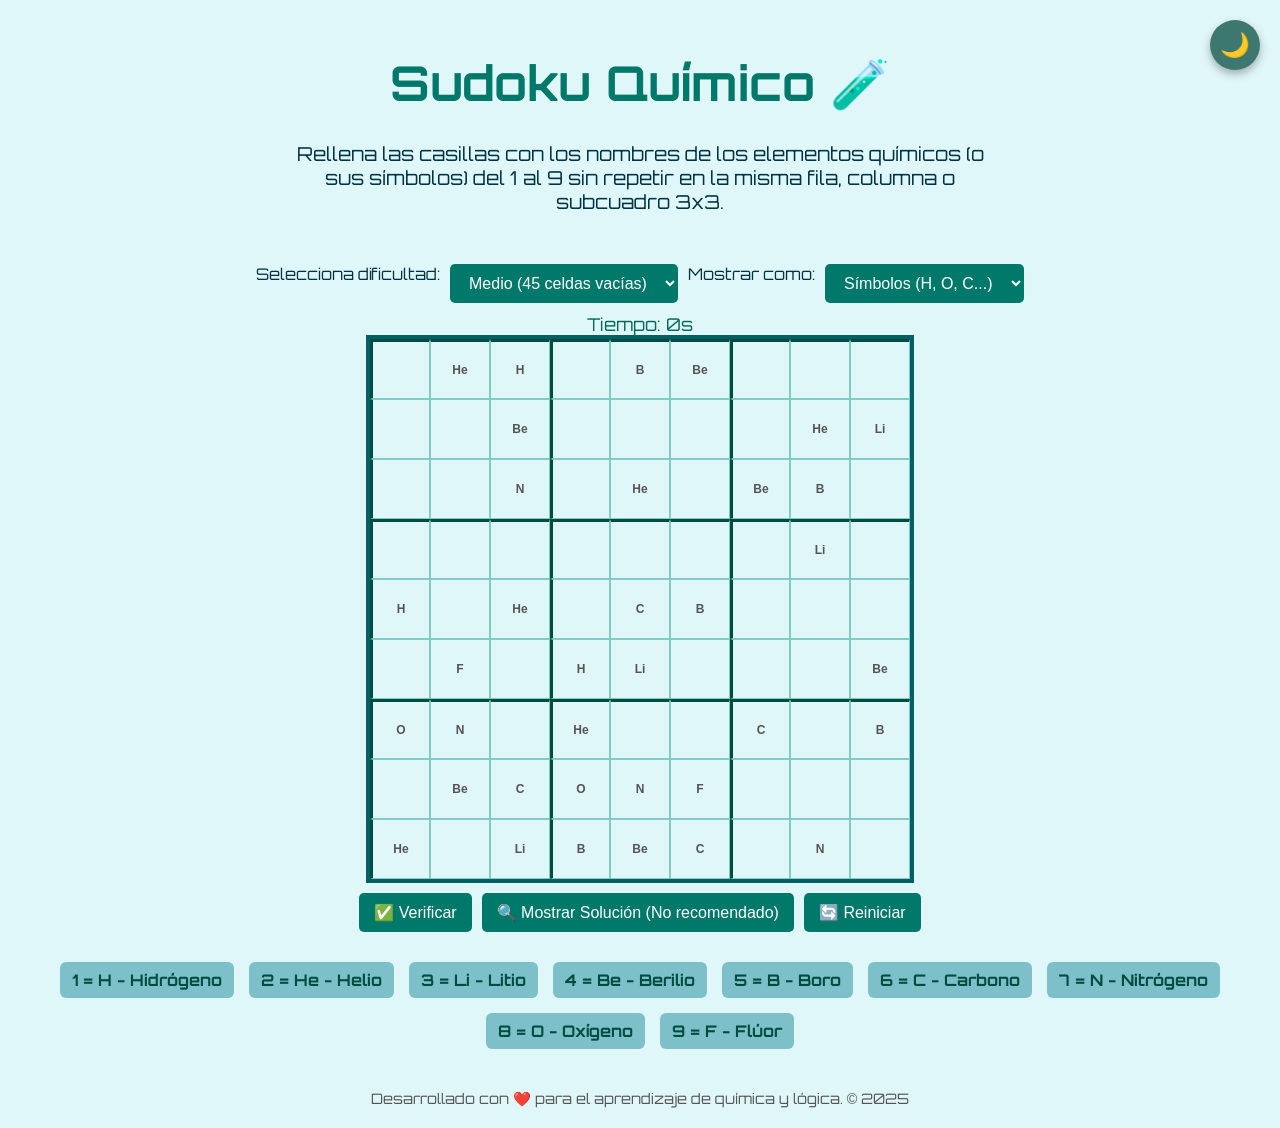
==== commit 3219d44f: "Update index.html" ====
--- a/index.html
+++ b/index.html
@@ -504,11 +504,11 @@
   { tipo: 'video', src: 'vid1.mp4', duracion: 3000 },
   { tipo: 'video', src: 'vid2.mp4', duracion: 45000 },
   { tipo: 'video', src: 'vid3.mp4', duracion: 15000 },
-  { tipo: 'video', src: 'vid4.mp4', duracion: 15000 },
-  { tipo: 'video', src: 'vid5.mp4', duracion: 15000 },
-  { tipo: 'video', src: 'vid6.mp4', duracion: 15000 },
+  { tipo: 'video', src: 'vid4.mp4', duracion: 10000 },
+  { tipo: 'video', src: 'vid5.mp4', duracion: 13000 },
+  { tipo: 'video', src: 'vid6.mp4', duracion: 53000 },
   { tipo: 'video', src: 'vid7.mp4', duracion: 15000 },
-  { tipo: 'video', src: 'vid8.mp4', duracion: 15000 },
+  { tipo: 'video', src: 'vid8.mp4', duracion: 43000 },
   // puedes agregar más y poner duraciones diferentes
 ];
 </script>
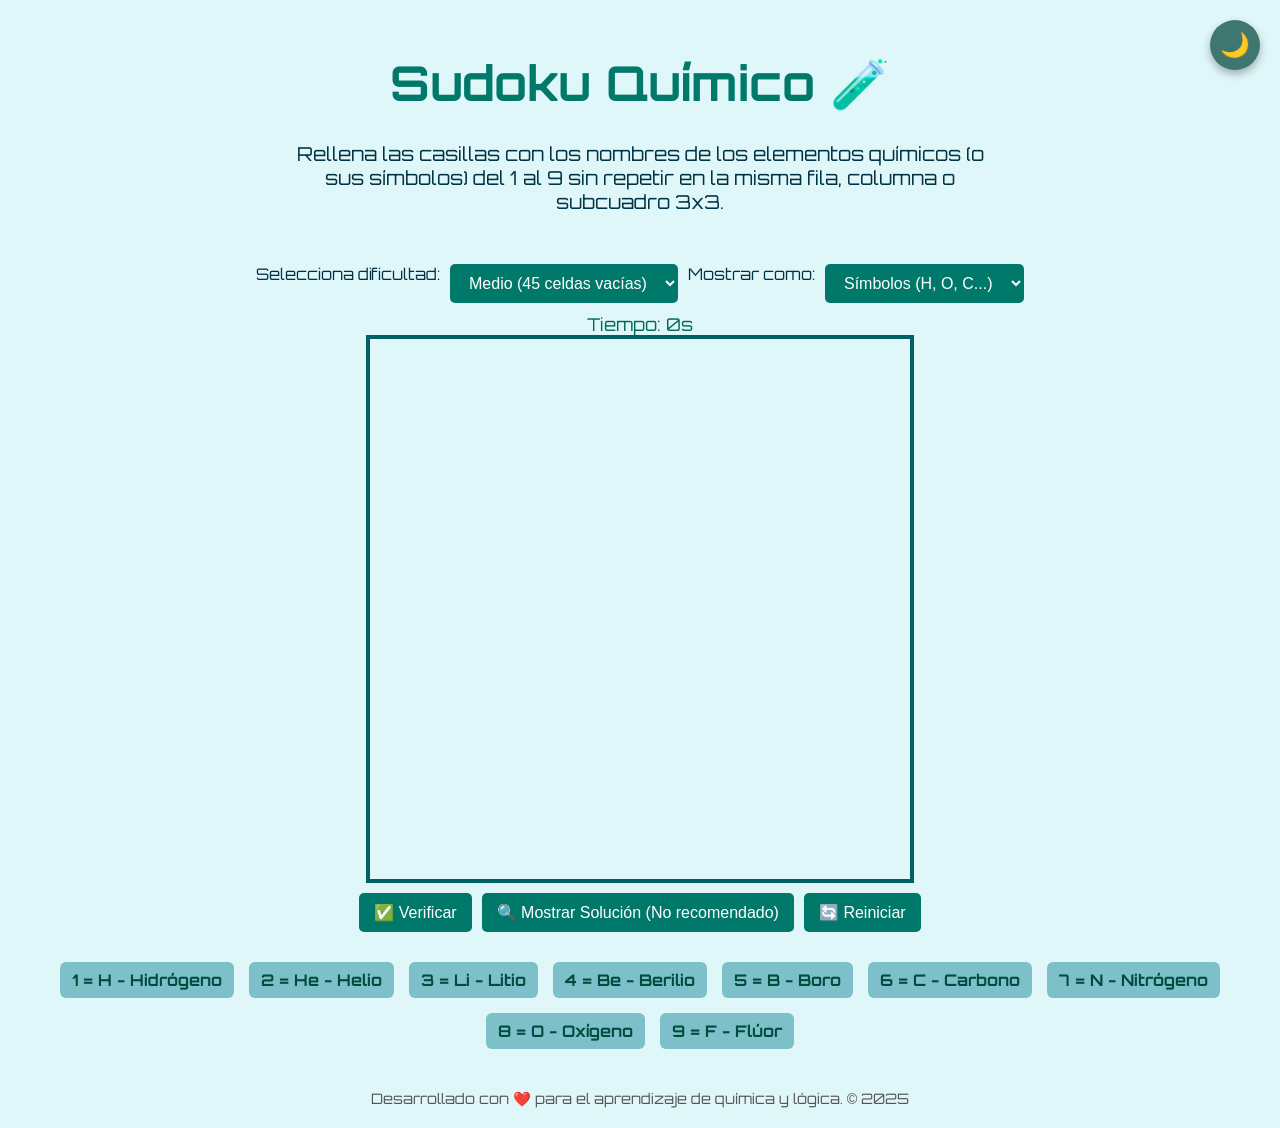
==== commit 8add79dc: "Update index.html" ====
--- a/index.html
+++ b/index.html
@@ -8,10 +8,13 @@
   <link rel="stylesheet" href="style.css" />
 </head>
 <body>
+
   <button id="modoNocheBtn" onclick="alternarModo()">🌙</button>
 
   <h1>Sudoku Químico 🧪</h1>
-  <p class="description">Rellena las casillas con los nombres de los elementos químicos (o sus símbolos) del 1 al 9 sin repetir en la misma fila, columna o subcuadro 3x3.</p>
+  <p class="description">
+    Rellena las casillas con los nombres de los elementos químicos (o sus símbolos) del 1 al 9 sin repetir en la misma fila, columna o subcuadro 3x3.
+  </p>
 
   <div class="controls">
     <label for="difficulty">Selecciona dificultad: </label>
@@ -29,65 +32,71 @@
   </div>
 
   <div id="timer">Tiempo: 0s</div>
-
   <div class="sudoku" id="sudoku-board"></div>
 
-  <div class="controls" style="margin-top:10px;">
+  <div class="controls" style="margin-top: 10px;">
     <button onclick="verificarSudoku()">✅ Verificar</button>
     <button onclick="mostrarSolucionT()">🔍 Mostrar Solución (No recomendado)</button>
     <button onclick="reiniciarJuego()">🔄 Reiniciar</button>
   </div>
 
   <div class="legend">
-
     <div class="tooltip">1 = H - Hidrógeno
       <span class="tooltiptext">
         Hidrógeno: el más ligero
         <img src="https://media.istockphoto.com/id/1408842388/es/vector/h-informaci%C3%B3n-del-elemento-de-hidr%C3%B3geno-hechos-propiedades-tendencias-usos-y-comparaci%C3%B3n.jpg?s=612x612&w=0&k=20&c=6bjme-aQsHwEZ9ZkF726TZ7j-wCALG4TOAe7i4ZSCzA=" alt="Hidrógeno">
       </span>
     </div>
+
     <div class="tooltip">2 = He - Helio
       <span class="tooltiptext">
         Helio: gas noble, muy ligero
         <img src="https://media.istockphoto.com/id/494979590/es/vector/s%C3%ADmbolo-de-electrones-diagrama-helio.jpg?s=612x612&w=0&k=20&c=U8Tva995Pv0c_Gj6hm3CEiet0vPFrR92mFDnKIiPN8U=" alt="Helio">
       </span>
     </div>
+
     <div class="tooltip">3 = Li - Litio
       <span class="tooltiptext">
         Litio: metal alcalino, usado en baterías
         <img src="https://media.istockphoto.com/id/488550064/es/vector/s%C3%ADmbolo-y-diagrama-de-electrones.jpg?s=612x612&w=0&k=20&c=-bAWt_2XYMrwyjTEtxB3SYeS1aprxPYAIJNfw6dUuJE=" alt="Litio">
       </span>
     </div>
+
     <div class="tooltip">4 = Be - Berilio
       <span class="tooltiptext">
         Berilio: metal alcalinotérreo
         <img src="https://previews.123rf.com/images/oorka/oorka1704/oorka170400003/75507009-procesamiento-3d-de-la-estructura-del-%C3%A1tomo-de-berilio-aislado-sobre-fondo-blanco-los-protones-se-re.jpg" alt="Berilio">
       </span>
     </div>
+
     <div class="tooltip">5 = B - Boro
       <span class="tooltiptext">
         Boro: metaloide con usos industriales
-      <img src="https://media.istockphoto.com/id/1148208538/es/vector/boron-atom-electron-shell.jpg?s=612x612&w=0&k=20&c=ustfMc64z4JT51Quc40ENrToR6h7XF4MmmfY0Tuj8bM=" alt="Boro">
+        <img src="https://media.istockphoto.com/id/1148208538/es/vector/boron-atom-electron-shell.jpg?s=612x612&w=0&k=20&c=ustfMc64z4JT51Quc40ENrToR6h7XF4MmmfY0Tuj8bM=" alt="Boro">
       </span>
     </div>
+
     <div class="tooltip">6 = C - Carbono
       <span class="tooltiptext">
         Carbono: base de la vida
         <img src="https://media.istockphoto.com/id/500262105/es/vector/carbon-atom-on-white-background-estructura.jpg?s=612x612&w=0&k=20&c=n0voCsVEV76H6L4I3iEHg5Rsy2g2yhU9BNQX80QDVXA=" alt="Carbono">
       </span>
     </div>
+
     <div class="tooltip">7 = N - Nitrógeno
       <span class="tooltiptext">
         Nitrógeno: mayor componente del aire
         <img src="https://st2.depositphotos.com/1763191/8432/v/450/depositphotos_84327488-stock-illustration-symbol-and-electron-diagram-for.jpg" alt="Nitrógeno">
       </span>
     </div>
+
     <div class="tooltip">8 = O - Oxígeno
       <span class="tooltiptext">
         Oxígeno: esencial para la respiración
         <img src="https://www.shutterstock.com/image-vector/oxygen-atomic-structure-mass-number-260nw-2265915409.jpg" alt="Oxígeno">
       </span>
     </div>
+
     <div class="tooltip">9 = F - Flúor
       <span class="tooltiptext">
         Flúor: muy reactivo, usado en pastas dentales
@@ -106,412 +115,10 @@
   <audio id="sound-correct" src="https://actions.google.com/sounds/v1/cartoon/clang_and_wobble.ogg" preload="auto"></audio>
   <audio id="sound-wrong" src="https://actions.google.com/sounds/v1/cartoon/boing.ogg" preload="auto"></audio>
 
-  <script>
-    const elementos = [
-      { nombre: "Hidrógeno", simbolo: "H", descripcion: "Hidrógeno: el elemento más ligero" },
-      { nombre: "Helio", simbolo: "He", descripcion: "Helio: gas noble y muy ligero" },
-      { nombre: "Litio", simbolo: "Li", descripcion: "Litio: usado en baterías" },
-      { nombre: "Berilio", simbolo: "Be", descripcion: "Berilio: metal alcalinotérreo" },
-      { nombre: "Boro", simbolo: "B", descripcion: "Boro: metaloide con usos industriales" },
-      { nombre: "Carbono", simbolo: "C", descripcion: "Carbono: base de la vida" },
-      { nombre: "Nitrógeno", simbolo: "N", descripcion: "Nitrógeno: mayor componente del aire" },
-      { nombre: "Oxígeno", simbolo: "O", descripcion: "Oxígeno: esencial para la respiración" },
-      { nombre: "Flúor", simbolo: "F", descripcion: "Flúor: muy reactivo, usado en pastas dentales" }
-    ];
+  <div id="video-container" style="display: none; position: fixed; top: 50%; left: 50%; transform: translate(-50%, -50%); z-index: 10002; width: 80vw; height: 45vw; max-width: 800px; max-height: 450px; box-shadow: 0 0 15px rgba(0,0,0,0.7); border-radius: 15px; overflow: hidden;">
+    <div id="youtube-player" style="width: 100%; height: 100%;"></div>
+  </div>
 
-
-    let board = document.getElementById("sudoku-board");
-    let solucion = [];
-    let timerInterval;
-    let tiempo = 0;
-
-    // Para manejar modo (símbolo o nombre)
-    function obtenerTextoElemento(index) {
-      const modo = document.getElementById("displayMode").value;
-      if (modo === "nombre") return elementos[index].nombre;
-      return elementos[index].simbolo;
-    }
-
-    // Tablero base solución (matriz 9x9 de índices 0-8 que corresponden a los elementos)
-    const baseSolucion = [
-      [0,1,2, 3,4,5, 6,7,8],
-      [3,4,5, 6,7,8, 0,1,2],
-      [6,7,8, 0,1,2, 3,4,5],
-
-      [1,2,0, 4,5,3, 7,8,6],
-      [4,5,3, 7,8,6, 1,2,0],
-      [7,8,6, 1,2,0, 4,5,3],
-
-      [2,0,1, 5,3,4, 8,6,7],
-      [5,3,4, 8,6,7, 2,0,1],
-      [8,6,7, 2,0,1, 5,3,4]
-    ];
-
-    // Copia profunda de matriz
-    function copiarMatriz(m) {
-      return m.map(fila => fila.slice());
-    }
-
-    // Mezcla la solución base para obtener diferentes tableros
-    function mezclarSolucion(sol) {
-      let mezcla = copiarMatriz(sol);
-
-      // Intercambiar filas dentro de subcuadros 3x3 (permuta filas dentro de cada bloque)
-      function permutarFilaBloque(bloque) {
-        const base = bloque * 3;
-        const filas = [0,1,2].sort(() => Math.random() - 0.5);
-        let temp = [];
-        for(let i=0;i<3;i++) temp[i] = mezcla[base+filas[i]];
-        for(let i=0;i<3;i++) mezcla[base+i] = temp[i];
-      }
-
-      // Intercambiar columnas dentro de subcuadros 3x3
-      function permutarColumnaBloque(bloque) {
-        const base = bloque * 3;
-        const cols = [0,1,2].sort(() => Math.random() - 0.5);
-        for(let fila=0; fila<9; fila++) {
-          let temp = [];
-          for(let i=0;i<3;i++) temp[i] = mezcla[fila][base+cols[i]];
-          for(let i=0;i<3;i++) mezcla[fila][base+i] = temp[i];
-        }
-      }
-
-      // Aplicar permutaciones aleatorias
-      for(let i=0;i<3;i++) {
-        permutarFilaBloque(i);
-        permutarColumnaBloque(i);
-      }
-
-      return mezcla;
-    }
-
-    // Quitar celdas para formar el puzzle
-    function crearPuzzle(sol, vacias) {
-      let puzzle = copiarMatriz(sol);
-      let celdasVacias = 0;
-      while (celdasVacias < vacias) {
-        let f = Math.floor(Math.random() * 9);
-        let c = Math.floor(Math.random() * 9);
-        if (puzzle[f][c] !== null) {
-          puzzle[f][c] = null;
-          celdasVacias++;
-        }
-      }
-      return puzzle;
-    }
-
-    function crearTablero(vacias) {
-      board.innerHTML = "";
-      tiempo = 0;
-      clearInterval(timerInterval);
-      document.getElementById("timer").textContent = "Tiempo: 0s";
-
-      solucion = mezclarSolucion(baseSolucion);
-      const puzzle = crearPuzzle(solucion, vacias);
-
-      for(let fila=0; fila<9; fila++) {
-        for(let col=0; col<9; col++) {
-          const celda = document.createElement("div");
-          celda.classList.add("cell");
-          if (fila % 3 === 0) celda.classList.add("top-border");
-          if (col % 3 === 0) celda.classList.add("left-border");
-
-          if (puzzle[fila][col] !== null) {
-            // Celda con valor fijo
-            const span = document.createElement("input");
-            span.type = "text";
-            span.disabled = true;
-            span.value = obtenerTextoElemento(puzzle[fila][col]);
-            celda.appendChild(span);
-          } else {
-            // Celda para que usuario escriba
-            const input = document.createElement("input");
-            input.type = "text";
-            input.maxLength = 10;
-            input.autocomplete = "off";
-            input.spellcheck = false;
-            input.addEventListener("input", () => {
-              input.value = input.value.trim();
-              // Convertir a mayúscula inicial para nombres, o mayúscula para símbolos
-              if(document.getElementById("displayMode").value === "nombre"){
-                input.value = input.value.charAt(0).toUpperCase() + input.value.slice(1).toLowerCase();
-              } else {
-                input.value = input.value.toUpperCase();
-              }
-            });
-            celda.appendChild(input);
-          }
-          board.appendChild(celda);
-        }
-      }
-      mostrarLeyenda();
-      iniciarTemporizador();
-    }
-
-    // Mostrar leyenda con elementos y sus símbolos
-    function mostrarLeyenda() {
-      const legend = document.getElementById("legend");
-      legend.innerHTML = "";
-      const modo = document.getElementById("displayMode").value;
-      for(let i=0; i<elementos.length; i++) {
-        const div = document.createElement("div");
-        div.classList.add("legend-item");
-        if(modo === "nombre") {
-          div.textContent = `${elementos[i].nombre} (${elementos[i].simbolo})`;
-        } else {
-          div.textContent = `${elementos[i].simbolo} - ${elementos[i].nombre}`;
-        }
-        legend.appendChild(div);
-      }
-    }
-
-    // Obtener el valor del input en índice, retornando índice de elemento o null
-    function valorInputAIndice(valor) {
-      const modo = document.getElementById("displayMode").value;
-      valor = valor.trim();
-      if (modo === "nombre") {
-        for(let i=0; i<elementos.length; i++) {
-          if (elementos[i].nombre.toLowerCase() === valor.toLowerCase()) return i;
-        }
-      } else {
-        for(let i=0; i<elementos.length; i++) {
-          if (elementos[i].simbolo.toLowerCase() === valor.toLowerCase()) return i;
-        }
-      }
-      return null;
-    }
-
-    // Validar Sudoku
-  function mostrarMedioRandom() {
-  // Escoge uno al azar
-  const medio = medios[Math.floor(Math.random() * medios.length)];
-
-  // Crear el overlay si no existe
-  let overlay = document.getElementById("media-overlay");
-  if (!overlay) {
-    overlay = document.createElement("div");
-    overlay.id = "media-overlay";
-    Object.assign(overlay.style, {
-      position: "fixed",
-      top: 0, left: 0, right: 0, bottom: 0,
-      backgroundColor: "rgba(0,0,0,0.7)",
-      display: "flex",
-      justifyContent: "center",
-      alignItems: "center",
-      zIndex: 9999,
-    });
-    document.body.appendChild(overlay);
-  }
-
-  overlay.innerHTML = "";
-
-  if (medio.tipo === "imagen") {
-    const img = document.createElement("img");
-    img.src = medio.src;
-    img.style.maxWidth = "80vw";
-    img.style.maxHeight = "80vh";
-    overlay.appendChild(img);
-  } else if (medio.tipo === "video") {
-    const video = document.createElement("video");
-    video.src = medio.src;
-    video.style.maxWidth = "80vw";
-    video.style.maxHeight = "80vh";
-    video.autoplay = true;
-    video.controls = false;
-    // video.muted = true; // 🔇 ¡Esto se elimina para que tenga sonido!
-    video.playsInline = true;
-    video.loop = true;
-
-    // Asegurarse que el video esté listo para reproducir con sonido
-    video.addEventListener("canplay", () => {
-      video.play().catch((err) => {
-        console.error("Autoplay con sonido falló:", err);
-      });
-    });
-
-    overlay.appendChild(video);
-  }
-
-  overlay.style.display = "flex";
-
-  // Usa la duración específica de cada medio para ocultar el overlay
-  setTimeout(() => {
-    overlay.style.display = "none";
-  }, medio.duracion);
-}
-
-
-// Ejemplo de uso en la función de verificar sudoku
-function verificarSudoku() {
-  // lógica de verificación...
-
-  const sudokuEstaBien = false; // para probar que esté mal
-
-  if (!sudokuEstaBien) {
-    document.getElementById("sound-wrong").play();
-    mostrarMedioRandom();  // ahora usa duración personalizada
-  }
-}
-
-    // Mostrar mensaje superpuesto
-    function mostrarMensaje(texto, esError) {
-      const overlay = document.getElementById("message-overlay");
-      overlay.textContent = texto;
-      overlay.className = "show";
-      if (esError) overlay.classList.add("error");
-      setTimeout(() => {
-        overlay.className = "";
-      }, 3000);
-    }
-
-    // Mostrar solución
-    function mostrarSolucion() {
-      const inputs = board.querySelectorAll("input:not(:disabled)");
-      inputs.forEach(input => {
-        const celdaDiv = input.parentElement;
-        const pos = Array.from(board.children).indexOf(celdaDiv);
-        const fila = Math.floor(pos / 9);
-        const col = pos % 9;
-        input.value = obtenerTextoElemento(solucion[fila][col]);
-        input.classList.remove("incorrect");
-        input.classList.add("correct");
-      });
-      mostrarMensaje("Solución mostrada", false);
-    }
-
-    // Reiniciar juego (regenera el tablero según dificultad y modo)
-    function reiniciarJuego() {
-      clearInterval(timerInterval);
-      tiempo = 0;
-      const vacias = parseInt(document.getElementById("difficulty").value);
-      crearTablero(vacias);
-    }
-
-    // Temporizador simple
-    function iniciarTemporizador() {
-      clearInterval(timerInterval);
-      tiempo = 0;
-      const timerDisplay = document.getElementById("timer");
-      timerInterval = setInterval(() => {
-        tiempo++;
-        timerDisplay.textContent = `Tiempo: ${tiempo}s`;
-      }, 1000);
-    }
-
-    // Reproducir sonido
-    function reproducirSonido(esCorrecto) {
-      const audio = esCorrecto ? document.getElementById("sound-correct") : document.getElementById("sound-wrong");
-      audio.currentTime = 0;
-      audio.play();
-    }
-
-    // Inicializamos el juego con dificultad media y símbolos
-    reiniciarJuego();
-
-
-  function alternarModo() {
-    document.body.classList.toggle('modo-oscuro');
-    const boton = document.getElementById('modoNocheBtn');
-    boton.textContent = document.body.classList.contains('modo-oscuro') ? '☀️' : '🌙';
-  }
-  </script>
-  <div id="video-container" style="display:none; position:fixed; top:50%; left:50%; transform: translate(-50%, -50%); z-index:10002; width:80vw; height:45vw; max-width: 800px; max-height: 450px; box-shadow: 0 0 15px rgba(0,0,0,0.7); border-radius: 15px; overflow:hidden;">
-  <div id="youtube-player" style="width:100%; height:100%;"></div>
-</div>
-
-<script>
-  // Cargar la API de YouTube solo una vez
-  if (!window.YT) {
-    const tag = document.createElement('script');
-    tag.src = "https://www.youtube.com/iframe_api";
-    document.head.appendChild(tag);
-  }
-
-  let playerYT;
-  let videoReady = false;
-
-  // Esta función se llama cuando la API de YouTube está lista
-  function onYouTubeIframeAPIReady() {
-    playerYT = new YT.Player('youtube-player', {
-      width: '100%',
-      height: '100%',
-      videoId: '', // Se asignará dinámicamente
-      playerVars: {
-        autoplay: 1,
-        controls: 0,
-        modestbranding: 1,
-        rel: 0,
-        disablekb: 1,
-        showinfo: 0,
-        // mute: 1, // quítalo si quieres que suene (requiere clic previo)
-      },
-      events: {
-        onStateChange: function (event) {
-          if (event.data === YT.PlayerState.ENDED) {
-            const videoContainer = document.getElementById('video-container');
-            videoContainer.style.display = 'none';
-            playerYT.stopVideo(); // Detenemos el video
-          }
-        }
-      }
-    });
-
-    videoReady = true;
-  }
-
-  // Esta función la llamas cuando se hace clic en el botón
-  function mostrarSolucionT() {
-    const videoId = '1gUCu2e_JiM'; // tu video
-    const videoContainer = document.getElementById('video-container');
-
-    if (playerYT && videoReady) {
-      playerYT.loadVideoById(videoId);
-      videoContainer.style.display = 'block';
-    } else {
-      // Si el reproductor aún no está listo, espera hasta que lo esté
-      const interval = setInterval(() => {
-        if (playerYT && videoReady) {
-          playerYT.loadVideoById(videoId);
-          videoContainer.style.display = 'block';
-          clearInterval(interval);
-        }
-      }, 100);
-    }
-  }
-</script>
-<div id="multimedia-container" style="display:none; text-align:center; margin-top:20px;"></div>
-<script>
-  const medios = [
-  { tipo: 'imagen', src: 'img.jpeg', duracion: 3000 },
-  { tipo: 'imagen', src: 'img1.jpeg', duracion: 3000 },
-  { tipo: 'imagen', src: 'img2.jpeg', duracion: 3000 },
-  { tipo: 'imagen', src: 'img3.jpeg', duracion: 3000 },
-  { tipo: 'imagen', src: 'img4.jpeg', duracion: 3000 },
-  { tipo: 'imagen', src: 'img5.jpeg', duracion: 3000 },
-  { tipo: 'imagen', src: 'img6.jpeg', duracion: 3000 },
-  { tipo: 'imagen', src: 'img7.jpeg', duracion: 3000 },
-  { tipo: 'imagen', src: 'img8.jpeg', duracion: 3000 },
-  { tipo: 'imagen', src: 'img9.jpeg', duracion: 3000 },
-  { tipo: 'imagen', src: 'img10.jpeg', duracion: 3000 },
-  { tipo: 'imagen', src: 'img11.jpeg', duracion: 3000 },
-  { tipo: 'imagen', src: 'img12.jpeg', duracion: 3000 },
-  { tipo: 'imagen', src: 'img13.jpeg', duracion: 3000 },
-  { tipo: 'imagen', src: 'img14.jpeg', duracion: 3000 },
-  { tipo: 'imagen', src: 'img15.jpeg', duracion: 3000 },
-  { tipo: 'imagen', src: 'img16.jpeg', duracion: 3000 },
-  { tipo: 'imagen', src: 'img17.jpeg', duracion: 3000 },
-  { tipo: 'video', src: 'vid.mp4', duracion: 19000 },
-  { tipo: 'video', src: 'vid1.mp4', duracion: 3000 },
-  { tipo: 'video', src: 'vid2.mp4', duracion: 45000 },
-  { tipo: 'video', src: 'vid3.mp4', duracion: 15000 },
-  { tipo: 'video', src: 'vid4.mp4', duracion: 10000 },
-  { tipo: 'video', src: 'vid5.mp4', duracion: 13000 },
-  { tipo: 'video', src: 'vid6.mp4', duracion: 53000 },
-  { tipo: 'video', src: 'vid7.mp4', duracion: 15000 },
-  { tipo: 'video', src: 'vid8.mp4', duracion: 43000 },
-  // puedes agregar más y poner duraciones diferentes
-];
-</script>
-
+  <script src="script.js"></script>
 </body>
 </html>
--- a/style.css
+++ b/style.css
@@ -1,116 +1,147 @@
-    body {
-      font-family: 'Orbitron', sans-serif;
-      background: #e0f7fa;
-      margin: 0;
-      padding: 20px;
-      display: flex;
-      flex-direction: column;
-      align-items: center;
-      color: #003344;
-      position: relative;
-      min-height: 100vh;
-    }
-
-    h1 {
-      font-size: 3em;
-      margin-bottom: 10px;
-      color: #00796b;
-    }
-
-    .description {
-      max-width: 700px;
-      text-align: center;
-      font-size: 1.2em;
-      margin-bottom: 30px;
-    }
-
-    .sudoku {
-      display: grid;
-      grid-template-columns: repeat(9, 60px);
-      grid-template-rows: repeat(9, 60px);
-      border: 4px solid #006064;
-    }
-
-    .cell {
-      box-sizing: border-box;
-      border: 1px solid #80cbc4;
-      display: flex;
-      align-items: center;
-      justify-content: center;
-      padding: 0;
-      overflow: hidden;
-    }
-
-    .cell input {
-      width: 100%;
-      height: 100%;
-      font-size: 12px;
-      text-align: center;
-      font-weight: bold;
-      text-transform: capitalize;
-      border: none;
-      background: transparent;
-      margin: 0;
-      padding: 0;
-      box-sizing: border-box;
-    }
-
-    .cell input.correct {
-      background-color: #c8e6c9;
-      box-sizing: border-box;
-    }
-
-    .cell input.incorrect {
-      background-color: #ffcdd2;
-      box-sizing: border-box;
-    }
-
-    .top-border { border-top: 3px solid #004d40; }
-    .left-border { border-left: 3px solid #004d40; }
-
-    .legend {
-      display: flex;
-      flex-wrap: wrap;
-      justify-content: center;
-      margin-top: 30px;
-      gap: 15px;
-    }
-
-    .legend-item {
-      background: #7dc0ca;
-      padding: 5px 10px;
-      border: 1px solid #4dd0e1;
-      border-radius: 5px;
-      font-size: 0.95em;
-      text-align: center;
-      min-width: 80px;
-    }
-
-    .controls {
-      margin-top: 20px;
-      display: flex;
-      gap: 10px;
-      flex-wrap: wrap;
-      justify-content: center;
-    }
-
-    .controls button, .controls select {
-      padding: 10px 15px;
-      font-size: 1em;
-      border: none;
-      border-radius: 5px;
-      background-color: #00796b;
-      color: white;
-      cursor: pointer;
-      transition: background-color 0.3s ease;
-    }
-
-    .controls button:hover, .controls select:hover {
-      background-color: #004d40;
-    }
-
-
-    .tooltip {
+/* ---------------------- */
+/* 1. ESTILOS GENERALES */
+/* ---------------------- */
+body {
+  font-family: 'Orbitron', sans-serif;
+  background: #e0f7fa;
+  margin: 0;
+  padding: 20px;
+  display: flex;
+  flex-direction: column;
+  align-items: center;
+  color: #003344;
+  position: relative;
+  min-height: 100vh;
+}
+
+h1 {
+  font-size: 3em;
+  margin-bottom: 10px;
+  color: #00796b;
+}
+
+.description {
+  max-width: 700px;
+  text-align: center;
+  font-size: 1.2em;
+  margin-bottom: 30px;
+}
+
+#timer {
+  margin-top: 10px;
+  font-size: 1.1em;
+  color: #00695c;
+}
+
+footer {
+  margin-top: 40px;
+  font-size: 0.9em;
+  color: #555;
+}
+
+/* ---------------------- */
+/* 2. TABLERO SUDOKU */
+/* ---------------------- */
+.sudoku {
+  display: grid;
+  grid-template-columns: repeat(9, 60px);
+  grid-template-rows: repeat(9, 60px);
+  border: 4px solid #006064;
+}
+
+.cell {
+  box-sizing: border-box;
+  border: 1px solid #80cbc4;
+  display: flex;
+  align-items: center;
+  justify-content: center;
+  padding: 0;
+  overflow: hidden;
+}
+
+.cell input {
+  width: 100%;
+  height: 100%;
+  font-size: 12px;
+  text-align: center;
+  font-weight: bold;
+  text-transform: capitalize;
+  border: none;
+  background: transparent;
+  margin: 0;
+  padding: 0;
+  box-sizing: border-box;
+}
+
+.cell input.correct {
+  background-color: #c8e6c9;
+}
+
+.cell input.incorrect {
+  background-color: #ffcdd2;
+}
+
+/* Bordes fuertes para separar subcuadrantes */
+.top-border {
+  border-top: 3px solid #004d40;
+}
+.left-border {
+  border-left: 3px solid #004d40;
+}
+
+/* ---------------------- */
+/* 3. LEYENDA */
+/* ---------------------- */
+.legend {
+  display: flex;
+  flex-wrap: wrap;
+  justify-content: center;
+  margin-top: 30px;
+  gap: 15px;
+}
+
+.legend-item {
+  background: #7dc0ca;
+  padding: 5px 10px;
+  border: 1px solid #4dd0e1;
+  border-radius: 5px;
+  font-size: 0.95em;
+  text-align: center;
+  min-width: 80px;
+}
+
+/* ---------------------- */
+/* 4. CONTROLES */
+/* ---------------------- */
+.controls {
+  margin-top: 20px;
+  display: flex;
+  gap: 10px;
+  flex-wrap: wrap;
+  justify-content: center;
+}
+
+.controls button,
+.controls select {
+  padding: 10px 15px;
+  font-size: 1em;
+  border: none;
+  border-radius: 5px;
+  background-color: #00796b;
+  color: white;
+  cursor: pointer;
+  transition: background-color 0.3s ease;
+}
+
+.controls button:hover,
+.controls select:hover {
+  background-color: #004d40;
+}
+
+/* ---------------------- */
+/* 5. TOOLTIP */
+/* ---------------------- */
+.tooltip {
   position: relative;
   display: inline-block;
   background: #7dc0ca;
@@ -138,7 +169,7 @@
   border-radius: 8px;
   position: absolute;
   z-index: 10;
-  bottom: 130%; /* un poco más alto */
+  bottom: 130%;
   left: 50%;
   transform: translateX(-50%);
   opacity: 0;
@@ -155,7 +186,6 @@
   pointer-events: auto;
 }
 
-/* Flecha */
 .tooltip .tooltiptext::after {
   content: "";
   position: absolute;
@@ -167,7 +197,6 @@
   border-color: rgba(0,0,0,0.85) transparent transparent transparent;
 }
 
-/* Imagen dentro del tooltip */
 .tooltip .tooltiptext img {
   max-width: 100%;
   height: auto;
@@ -176,86 +205,79 @@
   box-shadow: 0 2px 6px rgba(0,0,0,0.3);
 }
 
-
-
-    #timer {
-      margin-top: 10px;
-      font-size: 1.1em;
-      color: #00695c;
-    }
-
-    footer {
-      margin-top: 40px;
-      font-size: 0.9em;
-      color: #555;
-    }
-
-    /* Mensaje grande centrado con animación */
-    #message-overlay {
-      position: fixed;
-      top: 50%;
-      left: 50%;
-      transform: translate(-50%, -50%) scale(0.7);
-      background: rgba(0, 150, 136, 0.9);
-      color: white;
-      font-size: 3em;
-      font-weight: 700;
-      padding: 30px 50px;
-      border-radius: 15px;
-      box-shadow: 0 0 20px rgba(0, 150, 136, 0.8);
-      opacity: 0;
-      pointer-events: none;
-      z-index: 9999;
-      text-align: center;
-      user-select: none;
-      transition: opacity 0.5s ease, transform 0.5s ease;
-    }
-
-    #message-overlay.show {
-      opacity: 1;
-      transform: translate(-50%, -50%) scale(1);
-      pointer-events: auto;
-    }
-
-    #message-overlay.error {
-      background: rgba(211, 47, 47, 0.9);
-      box-shadow: 0 0 20px rgba(211, 47, 47, 0.8);
-    }
-
-    /* Pantalla WASTED estilo GTA */
-    #wasted-screen {
-      position: fixed;
-      top: 0;
-      left: 0;
-      width: 100vw;
-      height: 100vh;
-      background: rgba(0, 0, 0, 0.511) center center no-repeat;
-      background-size: contain;
-      opacity: 0;
-      pointer-events: none;
-      z-index: 10000;
-      transition: opacity 1s ease;
-      display: flex;
-      justify-content: center;
-      align-items: center;
-      font-family: 'Orbitron', sans-serif;
-      color: white;
-      font-size: 10vw;
-      font-weight: 900;
-      text-shadow:
-        -2px -2px 0 #ff0000,
-        2px -2px 0 #ff0000,
-        -2px 2px 0 #ff0000,
-        2px 2px 0 #ff0000;
-      user-select: none;
-    }
-
-    #wasted-screen.show {
-      opacity: 1;
-      pointer-events: auto;
-    }
-
-    #modoNocheBtn {
+/* ---------------------- */
+/* 6. MENSAJE ANIMADO */
+/* ---------------------- */
+#message-overlay {
+  position: fixed;
+  top: 50%;
+  left: 50%;
+  transform: translate(-50%, -50%) scale(0.7);
+  background: rgba(0, 150, 136, 0.9);
+  color: white;
+  font-size: 3em;
+  font-weight: 700;
+  padding: 30px 50px;
+  border-radius: 15px;
+  box-shadow: 0 0 20px rgba(0, 150, 136, 0.8);
+  opacity: 0;
+  pointer-events: none;
+  z-index: 9999;
+  text-align: center;
+  user-select: none;
+  transition: opacity 0.5s ease, transform 0.5s ease;
+}
+
+#message-overlay.show {
+  opacity: 1;
+  transform: translate(-50%, -50%) scale(1);
+  pointer-events: auto;
+}
+
+#message-overlay.error {
+  background: rgba(211, 47, 47, 0.9);
+  box-shadow: 0 0 20px rgba(211, 47, 47, 0.8);
+}
+
+/* ---------------------- */
+/* 7. PANTALLA WASTED */
+/* ---------------------- */
+#wasted-screen {
+  position: fixed;
+  top: 0;
+  left: 0;
+  width: 100vw;
+  height: 100vh;
+  background: rgba(0, 0, 0, 0.511) center center no-repeat;
+  background-size: contain;
+  opacity: 0;
+  pointer-events: none;
+  z-index: 10000;
+  display: flex;
+  justify-content: center;
+  align-items: center;
+  font-family: 'Orbitron', sans-serif;
+  color: white;
+  font-size: 10vw;
+  font-weight: 900;
+  text-shadow:
+    -2px -2px 0 #ff0000,
+    2px -2px 0 #ff0000,
+    -2px 2px 0 #ff0000,
+    2px 2px 0 #ff0000;
+  user-select: none;
+  transition: opacity 1s ease;
+}
+
+#wasted-screen.show {
+  opacity: 1;
+  pointer-events: auto;
+}
+
+/* ---------------------- */
+/* 8. BOTÓN MODO NOCHE */
+/* ---------------------- */
+#modoNocheBtn {
   position: fixed;
   top: 20px;
   right: 20px;
@@ -277,13 +299,14 @@
   transform: scale(1.1);
 }
 
-/* Modo oscuro para toda la página */
+/* ---------------------- */
+/* 9. MODO OSCURO */
+/* ---------------------- */
 body.modo-oscuro {
   background-color: #121212;
   color: #eee;
 }
 
-/* Modo oscuro adaptado a otros elementos */
 body.modo-oscuro .controls button,
 body.modo-oscuro .controls select,
 body.modo-oscuro #modoNocheBtn {
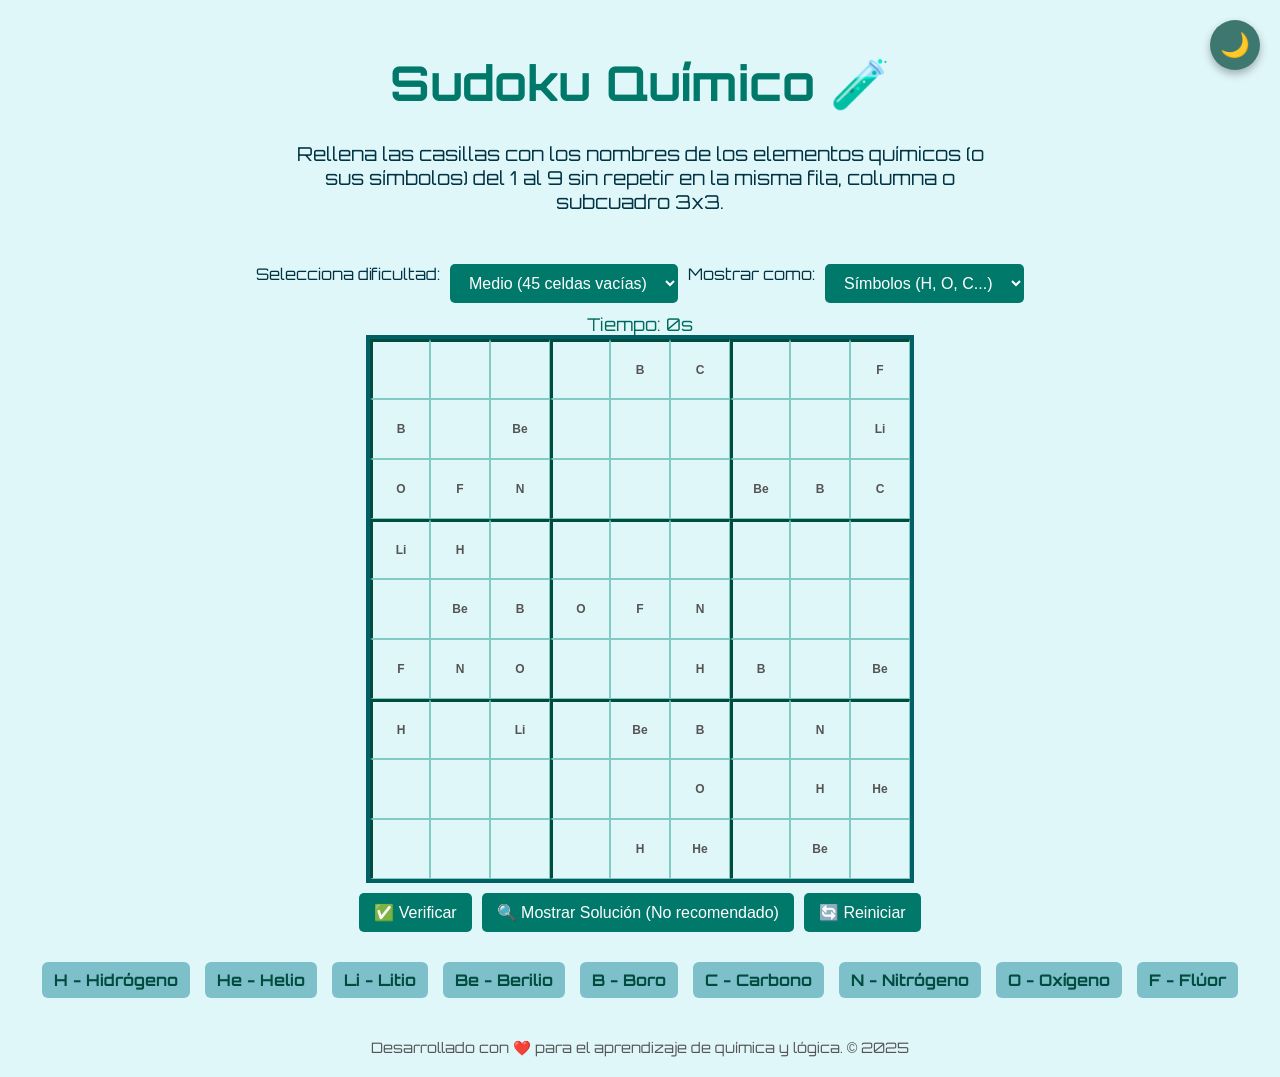
==== commit 60cce3ef: "Update index.html" ====
--- a/index.html
+++ b/index.html
@@ -41,63 +41,63 @@
   </div>
 
   <div class="legend">
-    <div class="tooltip">1 = H - Hidrógeno
+    <div class="tooltip">H - Hidrógeno
       <span class="tooltiptext">
         Hidrógeno: el más ligero
         <img src="https://media.istockphoto.com/id/1408842388/es/vector/h-informaci%C3%B3n-del-elemento-de-hidr%C3%B3geno-hechos-propiedades-tendencias-usos-y-comparaci%C3%B3n.jpg?s=612x612&w=0&k=20&c=6bjme-aQsHwEZ9ZkF726TZ7j-wCALG4TOAe7i4ZSCzA=" alt="Hidrógeno">
       </span>
     </div>
 
-    <div class="tooltip">2 = He - Helio
+    <div class="tooltip">He - Helio
       <span class="tooltiptext">
         Helio: gas noble, muy ligero
         <img src="https://media.istockphoto.com/id/494979590/es/vector/s%C3%ADmbolo-de-electrones-diagrama-helio.jpg?s=612x612&w=0&k=20&c=U8Tva995Pv0c_Gj6hm3CEiet0vPFrR92mFDnKIiPN8U=" alt="Helio">
       </span>
     </div>
 
-    <div class="tooltip">3 = Li - Litio
+    <div class="tooltip">Li - Litio
       <span class="tooltiptext">
         Litio: metal alcalino, usado en baterías
         <img src="https://media.istockphoto.com/id/488550064/es/vector/s%C3%ADmbolo-y-diagrama-de-electrones.jpg?s=612x612&w=0&k=20&c=-bAWt_2XYMrwyjTEtxB3SYeS1aprxPYAIJNfw6dUuJE=" alt="Litio">
       </span>
     </div>
 
-    <div class="tooltip">4 = Be - Berilio
+    <div class="tooltip">Be - Berilio
       <span class="tooltiptext">
         Berilio: metal alcalinotérreo
         <img src="https://previews.123rf.com/images/oorka/oorka1704/oorka170400003/75507009-procesamiento-3d-de-la-estructura-del-%C3%A1tomo-de-berilio-aislado-sobre-fondo-blanco-los-protones-se-re.jpg" alt="Berilio">
       </span>
     </div>
 
-    <div class="tooltip">5 = B - Boro
+    <div class="tooltip">B - Boro
       <span class="tooltiptext">
         Boro: metaloide con usos industriales
         <img src="https://media.istockphoto.com/id/1148208538/es/vector/boron-atom-electron-shell.jpg?s=612x612&w=0&k=20&c=ustfMc64z4JT51Quc40ENrToR6h7XF4MmmfY0Tuj8bM=" alt="Boro">
       </span>
     </div>
 
-    <div class="tooltip">6 = C - Carbono
+    <div class="tooltip">C - Carbono
       <span class="tooltiptext">
         Carbono: base de la vida
         <img src="https://media.istockphoto.com/id/500262105/es/vector/carbon-atom-on-white-background-estructura.jpg?s=612x612&w=0&k=20&c=n0voCsVEV76H6L4I3iEHg5Rsy2g2yhU9BNQX80QDVXA=" alt="Carbono">
       </span>
     </div>
 
-    <div class="tooltip">7 = N - Nitrógeno
+    <div class="tooltip">N - Nitrógeno
       <span class="tooltiptext">
         Nitrógeno: mayor componente del aire
         <img src="https://st2.depositphotos.com/1763191/8432/v/450/depositphotos_84327488-stock-illustration-symbol-and-electron-diagram-for.jpg" alt="Nitrógeno">
       </span>
     </div>
 
-    <div class="tooltip">8 = O - Oxígeno
+    <div class="tooltip">O - Oxígeno
       <span class="tooltiptext">
         Oxígeno: esencial para la respiración
         <img src="https://www.shutterstock.com/image-vector/oxygen-atomic-structure-mass-number-260nw-2265915409.jpg" alt="Oxígeno">
       </span>
     </div>
 
-    <div class="tooltip">9 = F - Flúor
+    <div class="tooltip">F - Flúor
       <span class="tooltiptext">
         Flúor: muy reactivo, usado en pastas dentales
         <img src="https://thumbs.dreamstime.com/z/fl%C3%BAor-89682585.jpg" alt="Flúor">
@@ -110,7 +110,6 @@
   </footer>
 
   <div id="message-overlay"></div>
-  <div id="wasted-screen">WASTED</div>
 
   <audio id="sound-correct" src="https://actions.google.com/sounds/v1/cartoon/clang_and_wobble.ogg" preload="auto"></audio>
   <audio id="sound-wrong" src="https://actions.google.com/sounds/v1/cartoon/boing.ogg" preload="auto"></audio>
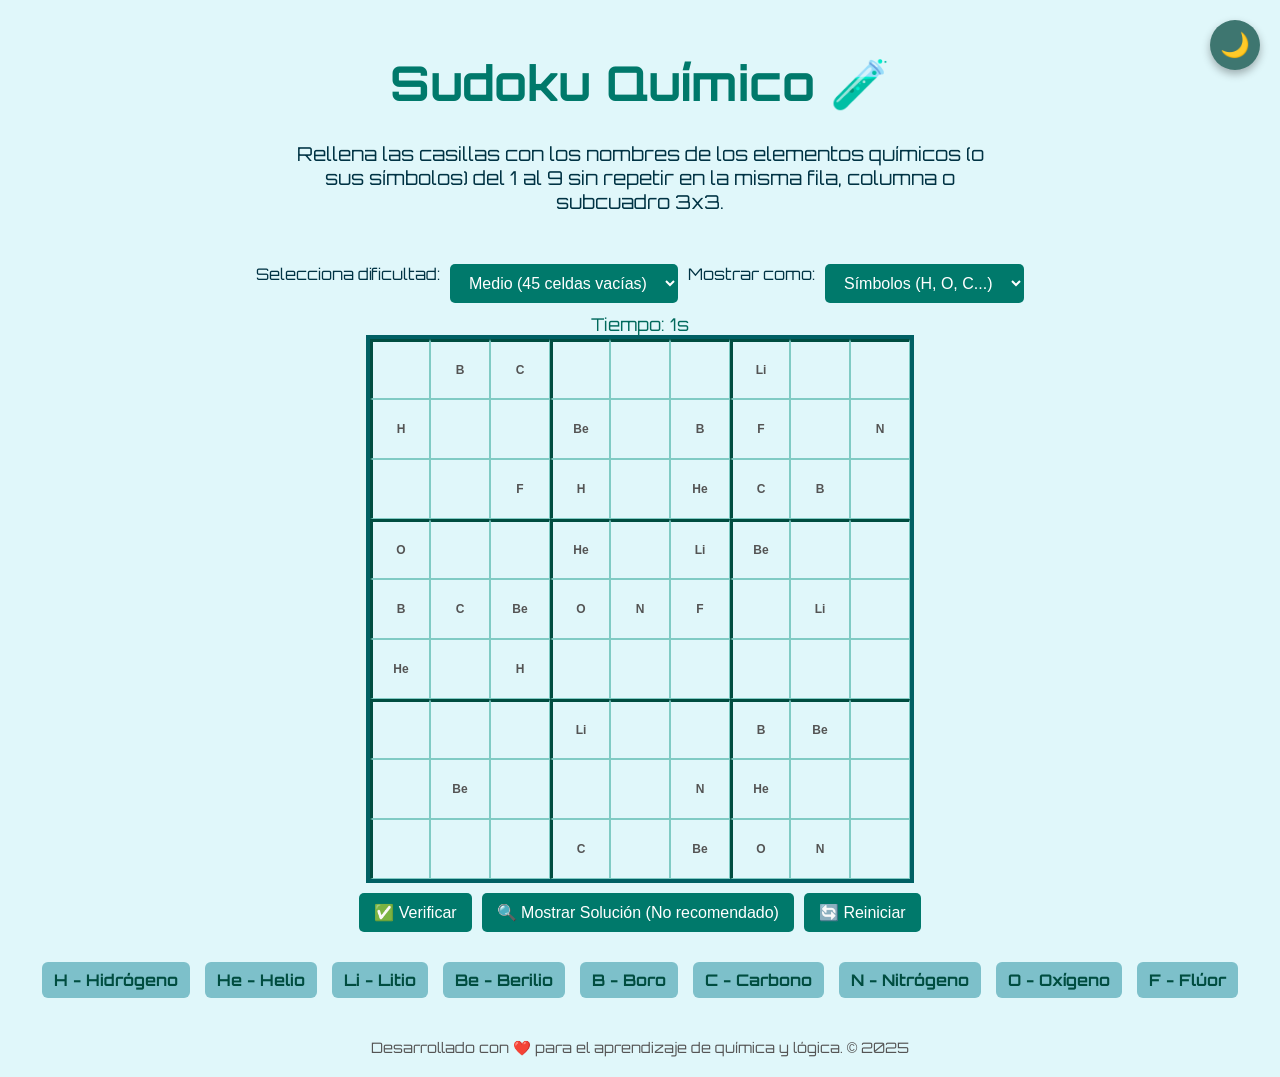
==== commit 1cd1d6fe: "Update index.html" ====
--- a/index.html
+++ b/index.html
@@ -113,6 +113,8 @@
 
   <audio id="sound-correct" src="https://actions.google.com/sounds/v1/cartoon/clang_and_wobble.ogg" preload="auto"></audio>
   <audio id="sound-wrong" src="https://actions.google.com/sounds/v1/cartoon/boing.ogg" preload="auto"></audio>
+  <audio id="sound-wrong" src="AudioMarioBros.mp3" preload="auto"></audio>
+
 
   <div id="video-container" style="display: none; position: fixed; top: 50%; left: 50%; transform: translate(-50%, -50%); z-index: 10002; width: 80vw; height: 45vw; max-width: 800px; max-height: 450px; box-shadow: 0 0 15px rgba(0,0,0,0.7); border-radius: 15px; overflow: hidden;">
     <div id="youtube-player" style="width: 100%; height: 100%;"></div>
--- a/style.css
+++ b/style.css
@@ -1,7 +1,8 @@
-/* ---------------------- */
+/* ---------------------- */ 
 /* 1. ESTILOS GENERALES */
 /* ---------------------- */
 body {
+  transition: background-color 0.3s ease, color 0.3s ease;
   font-family: 'Orbitron', sans-serif;
   background: #e0f7fa;
   margin: 0;
@@ -65,12 +66,13 @@
   font-size: 12px;
   text-align: center;
   font-weight: bold;
-  text-transform: capitalize;
+  text-transform: none !important;
   border: none;
   background: transparent;
   margin: 0;
   padding: 0;
   box-sizing: border-box;
+  font-family: 'Rajdhani', sans-serif;
 }
 
 .cell input.correct {
@@ -240,41 +242,6 @@
 }
 
 /* ---------------------- */
-/* 7. PANTALLA WASTED */
-/* ---------------------- */
-#wasted-screen {
-  position: fixed;
-  top: 0;
-  left: 0;
-  width: 100vw;
-  height: 100vh;
-  background: rgba(0, 0, 0, 0.511) center center no-repeat;
-  background-size: contain;
-  opacity: 0;
-  pointer-events: none;
-  z-index: 10000;
-  display: flex;
-  justify-content: center;
-  align-items: center;
-  font-family: 'Orbitron', sans-serif;
-  color: white;
-  font-size: 10vw;
-  font-weight: 900;
-  text-shadow:
-    -2px -2px 0 #ff0000,
-    2px -2px 0 #ff0000,
-    -2px 2px 0 #ff0000,
-    2px 2px 0 #ff0000;
-  user-select: none;
-  transition: opacity 1s ease;
-}
-
-#wasted-screen.show {
-  opacity: 1;
-  pointer-events: auto;
-}
-
-/* ---------------------- */
 /* 8. BOTÓN MODO NOCHE */
 /* ---------------------- */
 #modoNocheBtn {
